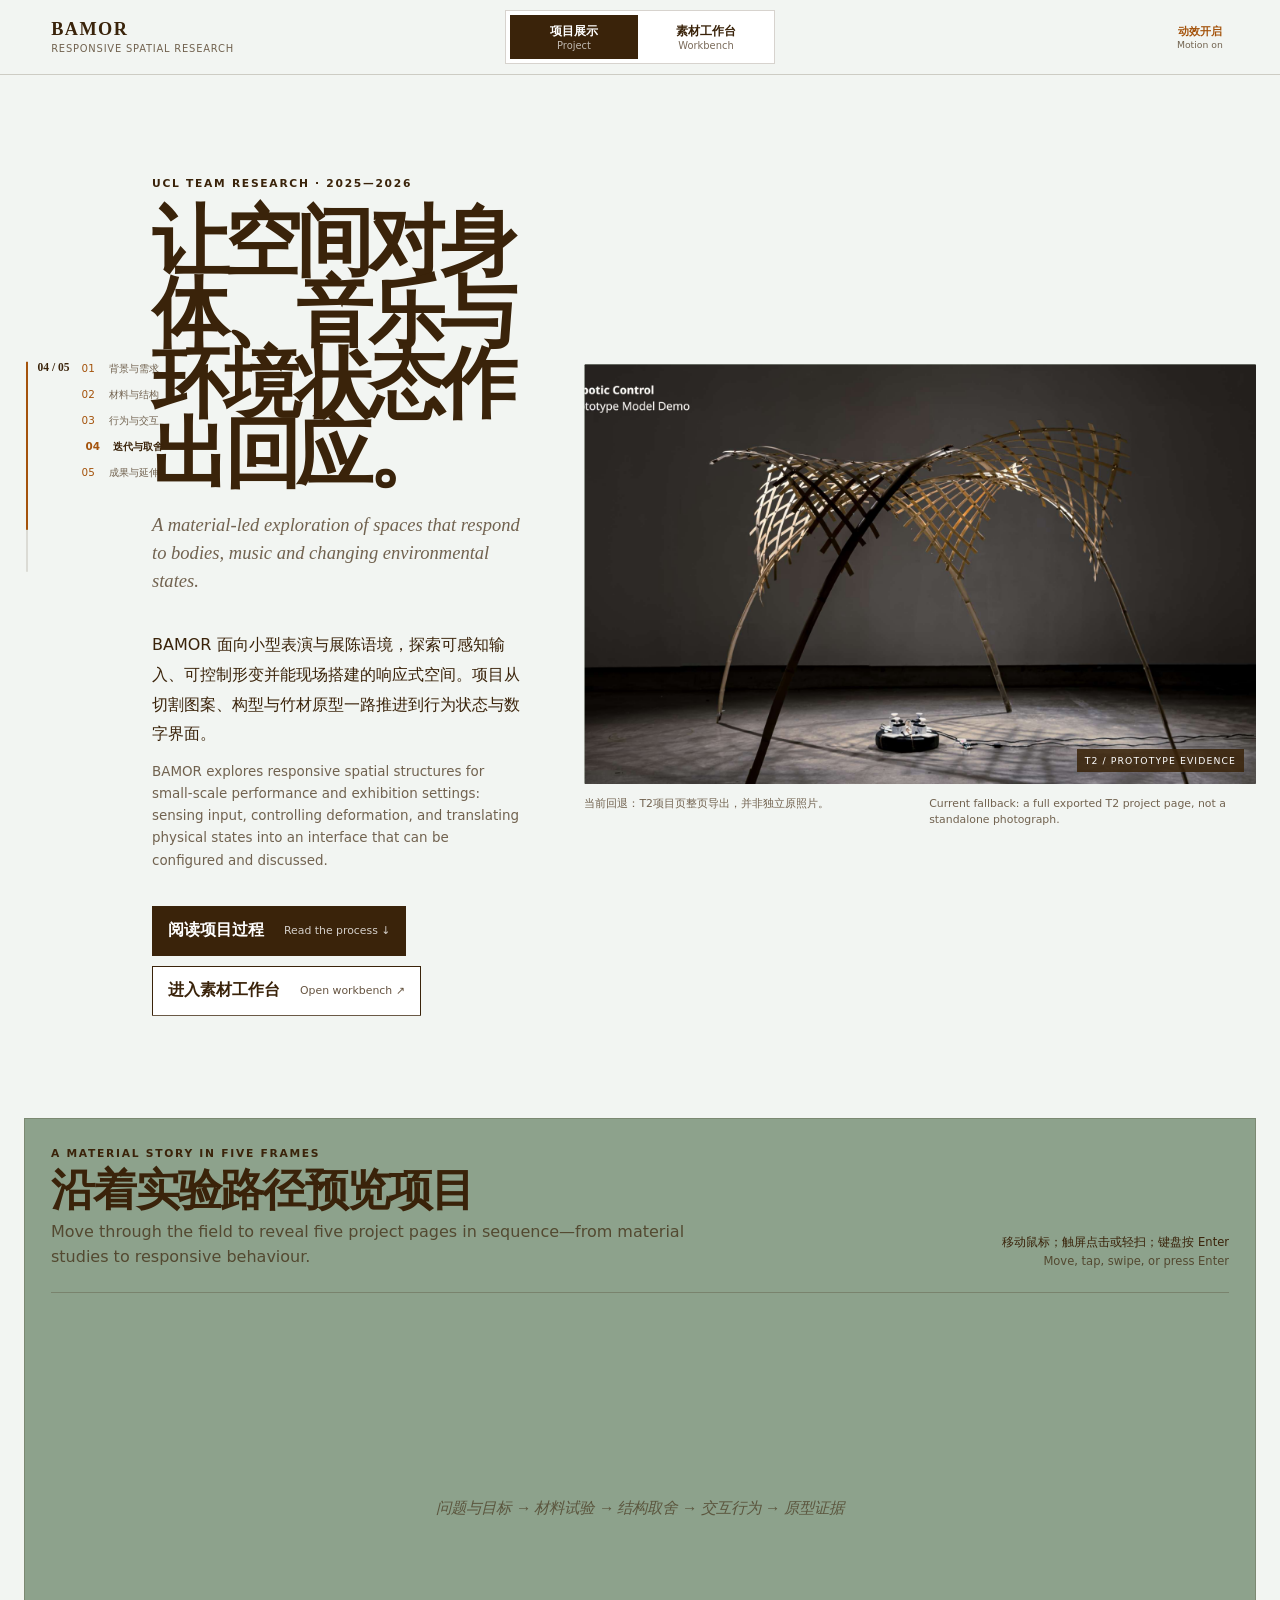
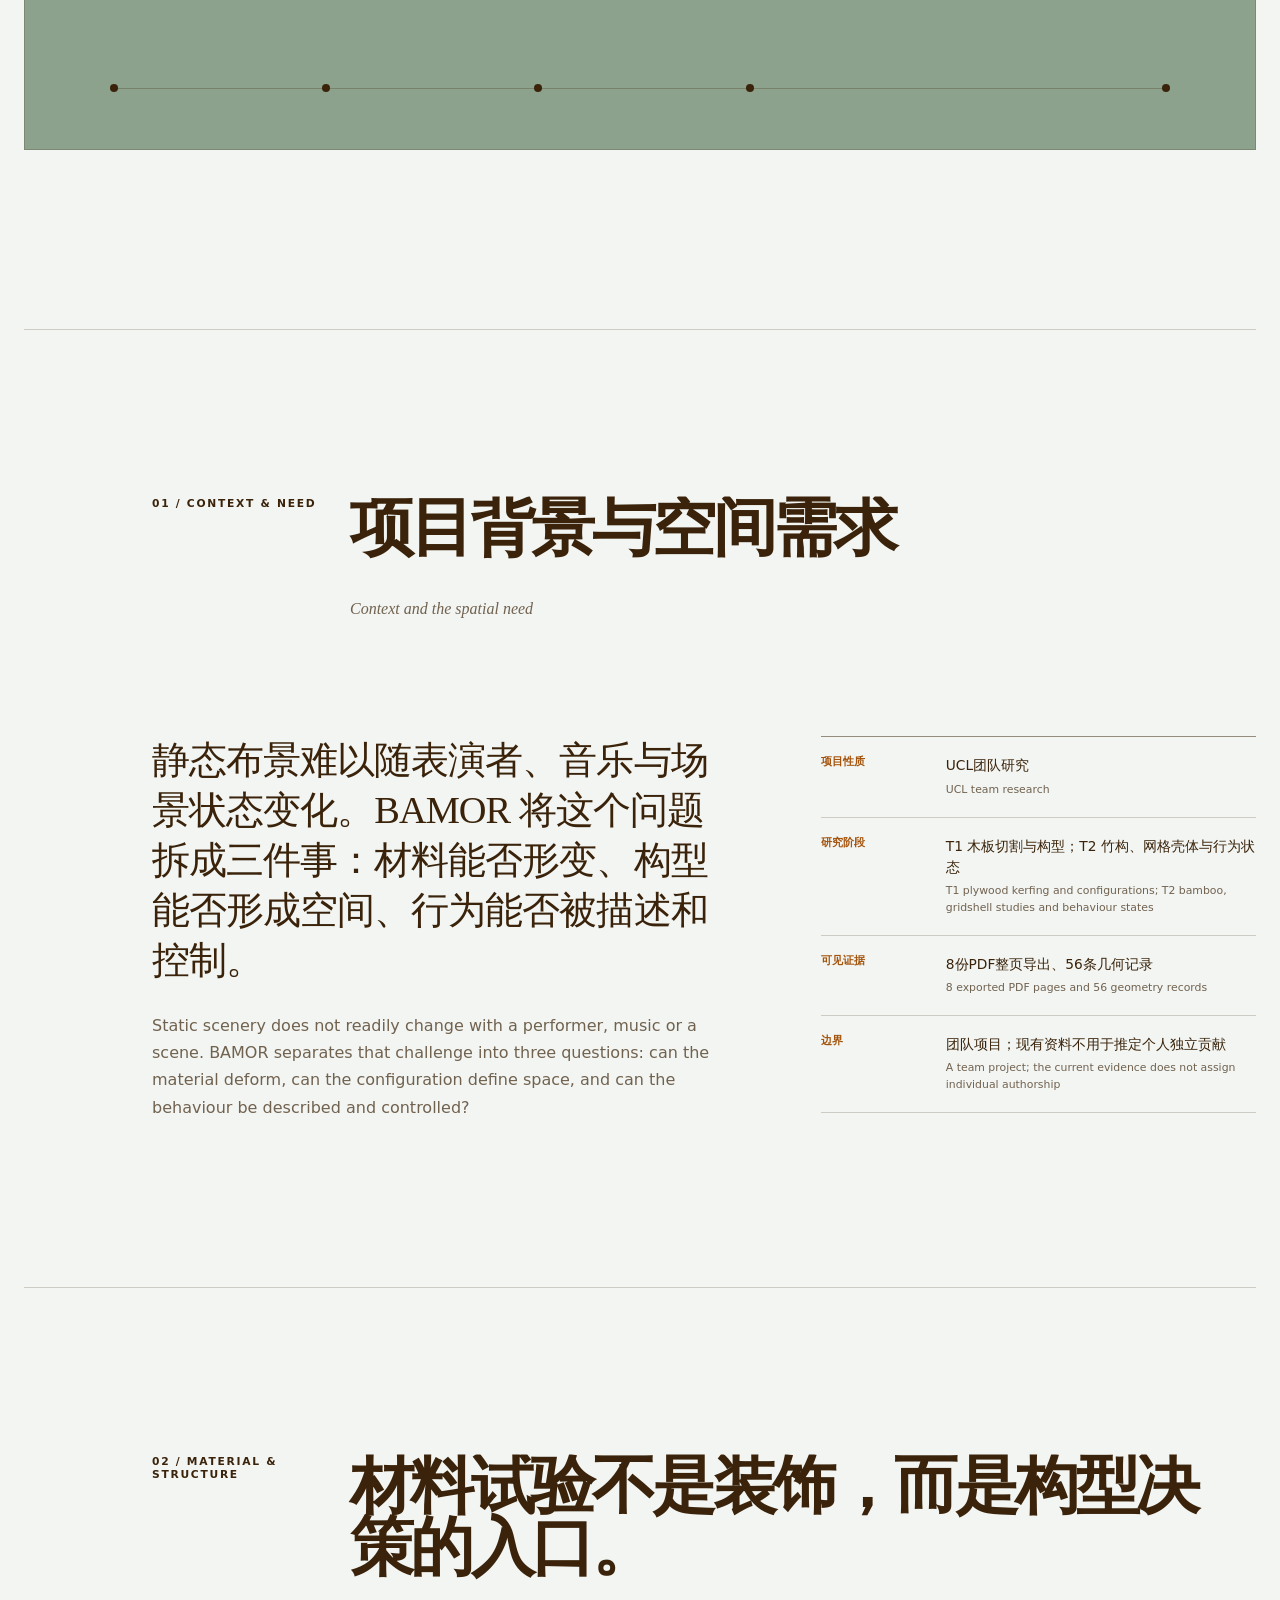
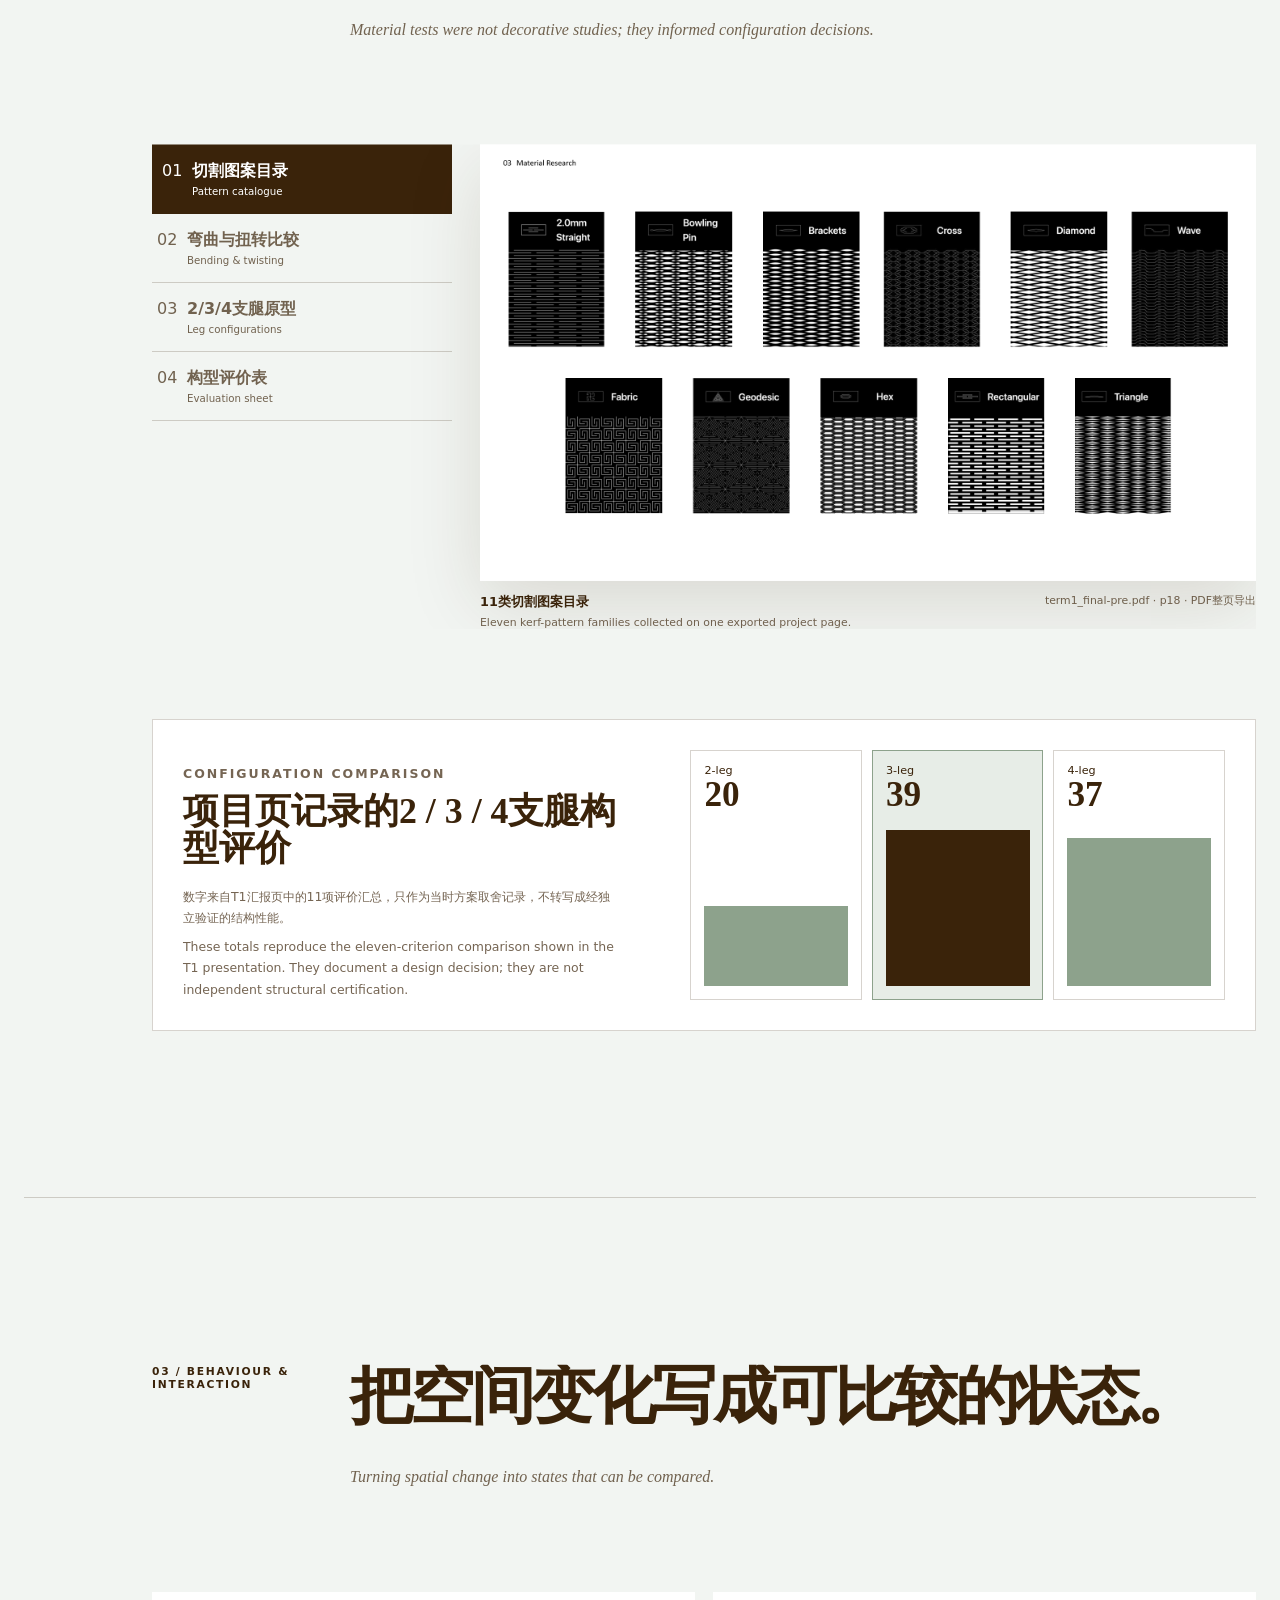
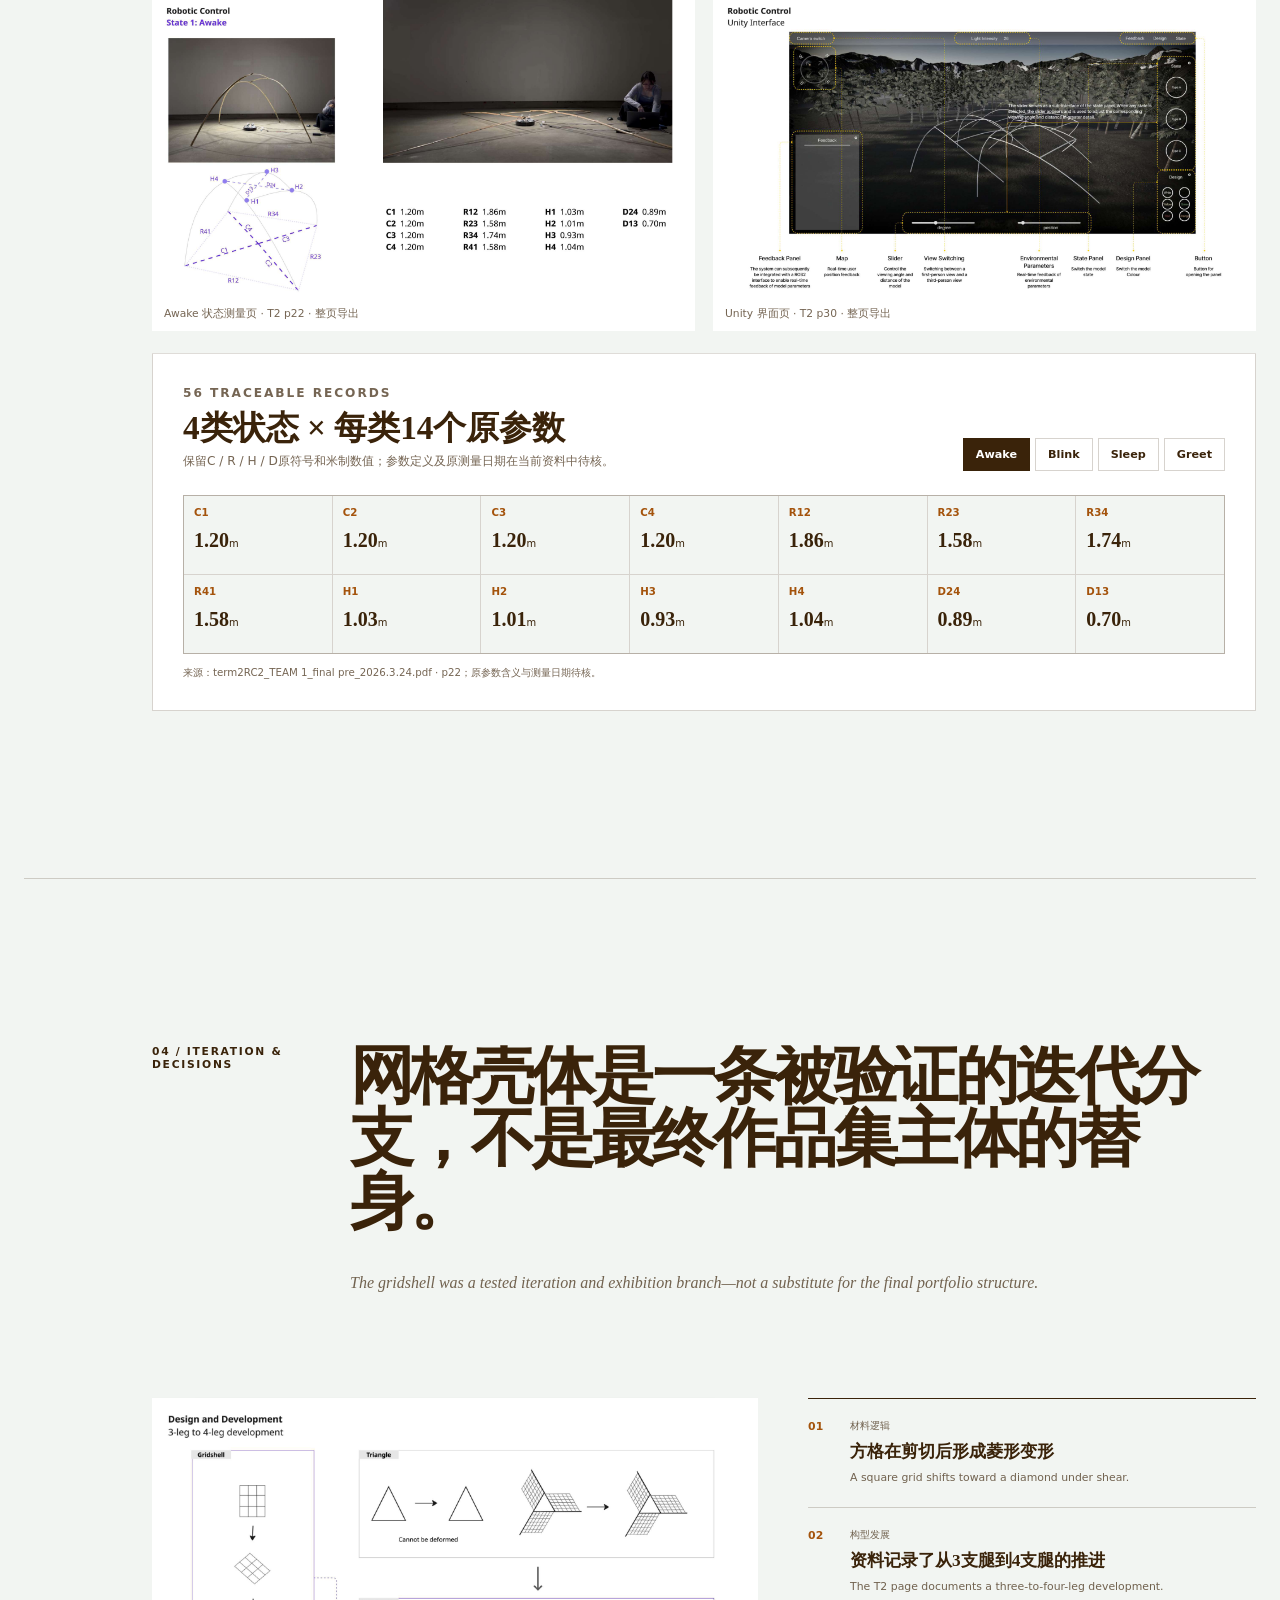
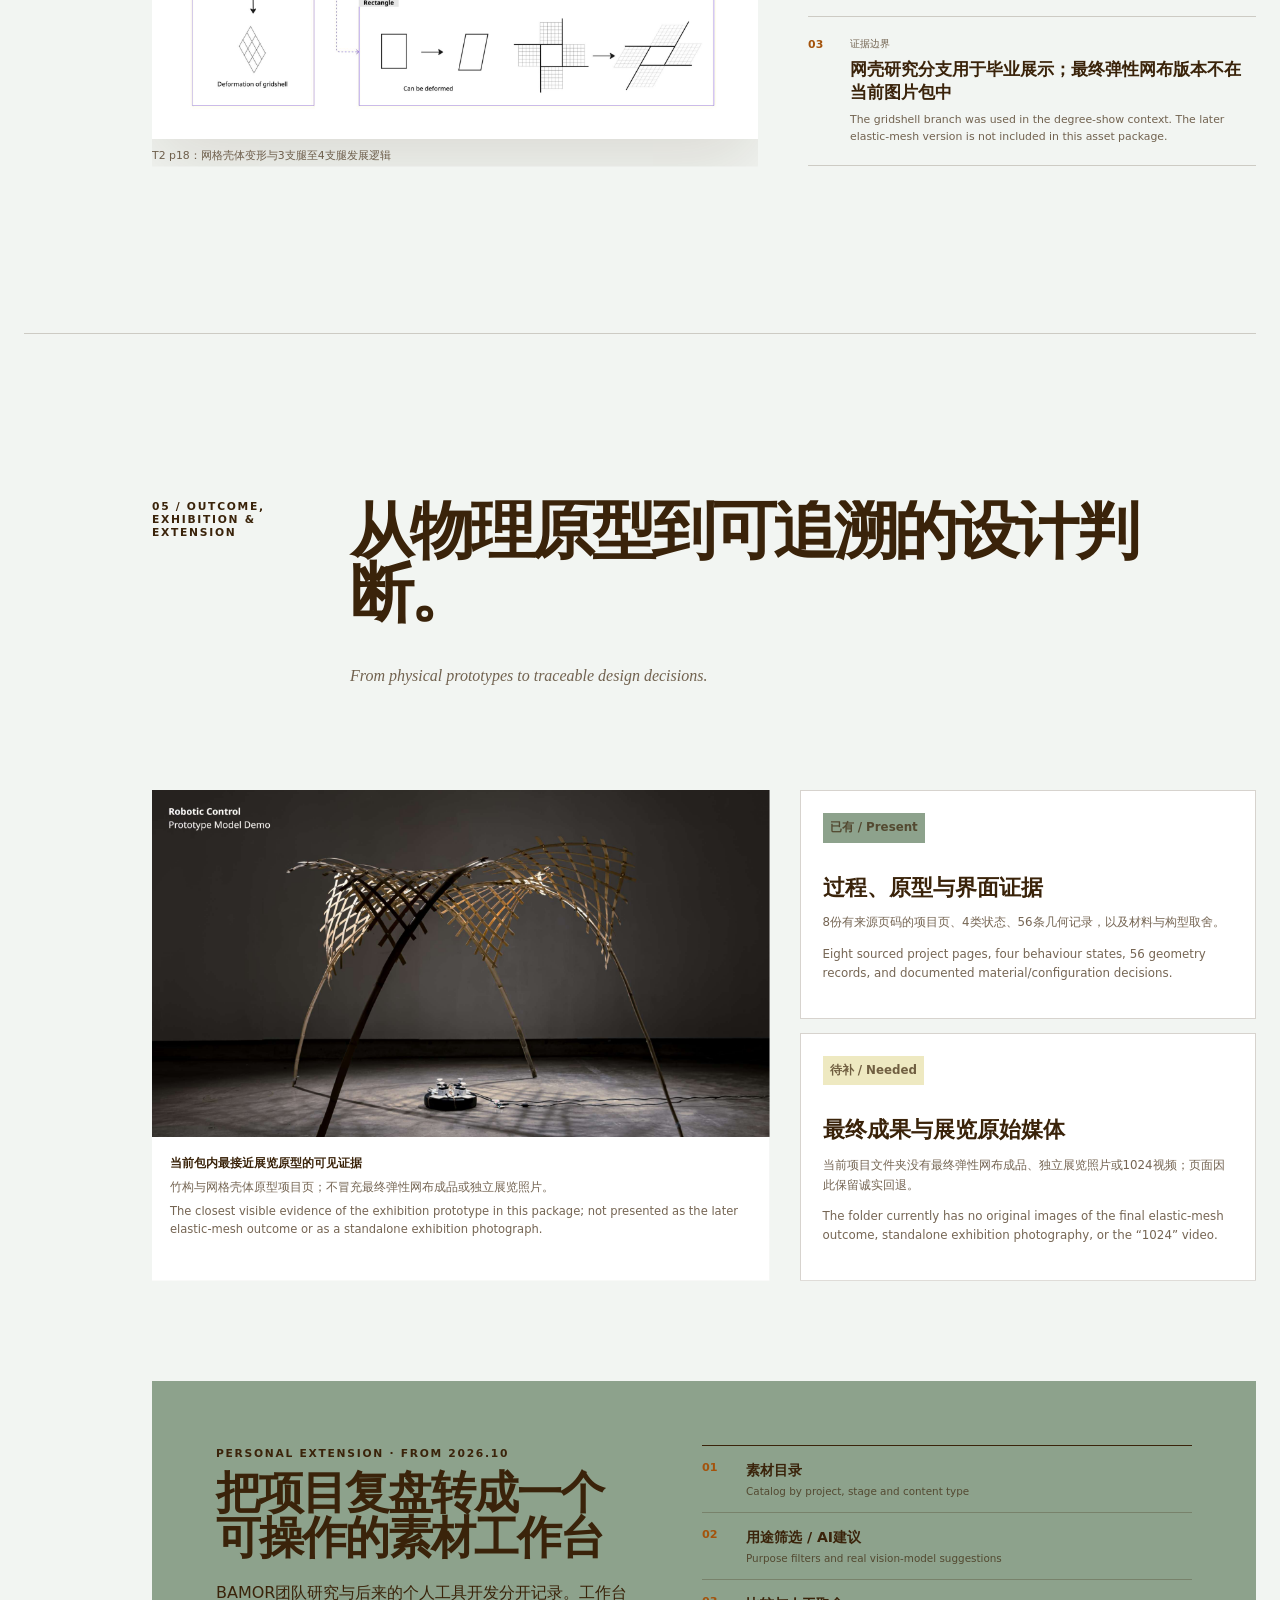
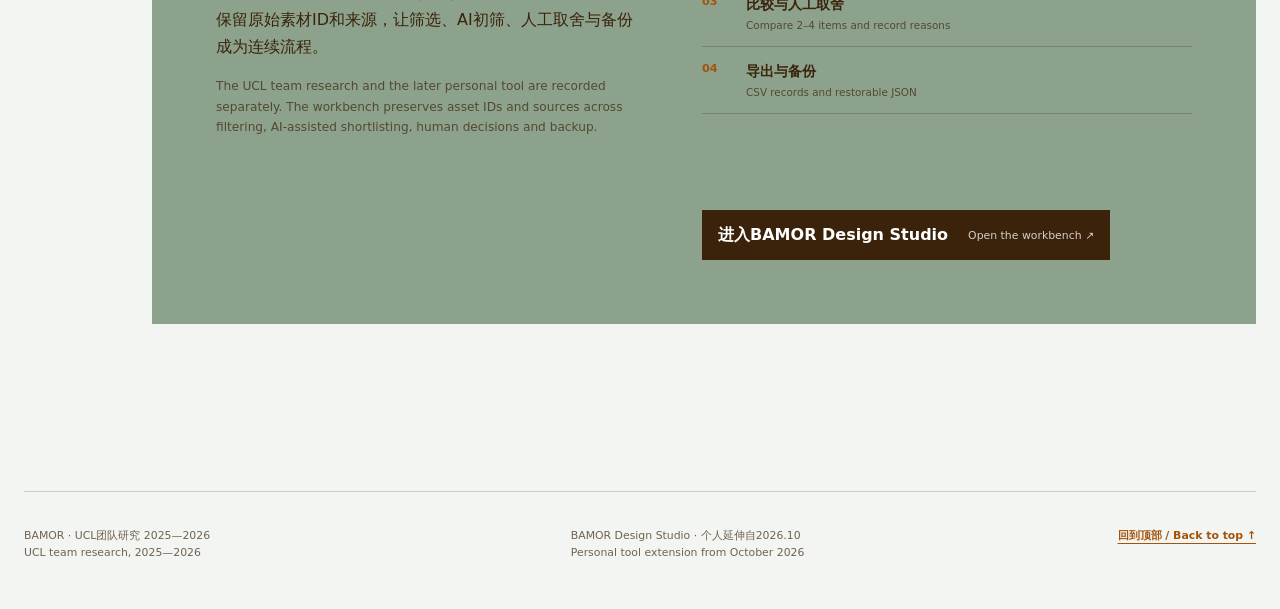
==== project.html @ 30d68dac "Add BAMOR studio project" ====
<!doctype html>
<html lang="zh-CN">
  <head>
    <meta charset="UTF-8" />
    <meta name="viewport" content="width=device-width, initial-scale=1.0" />
    <meta name="description" content="BAMOR — UCL团队响应式空间研究与其后的个人设计素材工作台延伸。" />
    <title>BAMOR · 响应式空间项目展示</title>
    <link rel="icon" href="data:image/svg+xml,%3Csvg xmlns='http://www.w3.org/2000/svg' viewBox='0 0 64 64'%3E%3Crect width='64' height='64' rx='8' fill='%233A230A'/%3E%3Cpath d='M18 14h18c9 0 14 4 14 12 0 5-3 8-7 10 6 1 9 5 9 11 0 9-6 13-16 13H18V14zm10 9v10h7c4 0 6-2 6-5s-2-5-6-5h-7zm0 18v10h8c4 0 6-2 6-5s-2-5-6-5h-8z' fill='%23ffffff'/%3E%3C/svg%3E" />
    <link rel="stylesheet" href="project.css" />
  </head>
  <body>
    <a class="skip-link" href="#project-story">跳到项目内容 / Skip to project</a>

    <header class="project-header">
      <a class="wordmark" href="#top" aria-label="返回BAMOR项目展示顶部">
        <span>BAMOR</span>
        <small>Responsive spatial research</small>
      </a>
      <nav class="view-switch" aria-label="页面切换 / View switch">
        <a class="is-current" href="project.html" aria-current="page">项目展示 <span>Project</span></a>
        <a href="/">素材工作台 <span>Workbench</span></a>
      </nav>
      <button class="motion-toggle" id="motion-toggle" type="button" aria-pressed="false">
        动效开启 <span>Motion on</span>
      </button>
    </header>

    <aside class="chapter-rail" aria-label="项目章节 / Project chapters">
      <div class="chapter-progress" aria-hidden="true"><span id="chapter-progress-bar"></span></div>
      <p><span id="chapter-current">01</span> / 05</p>
      <nav>
        <a href="#context" data-chapter-link="context" class="is-active"><span>01</span>背景与需求</a>
        <a href="#material" data-chapter-link="material"><span>02</span>材料与结构</a>
        <a href="#behaviour" data-chapter-link="behaviour"><span>03</span>行为与交互</a>
        <a href="#iteration" data-chapter-link="iteration"><span>04</span>迭代与取舍</a>
        <a href="#outcome" data-chapter-link="outcome"><span>05</span>成果与延伸</a>
      </nav>
    </aside>

    <main id="project-story">
      <section class="hero" id="top" aria-labelledby="hero-title">
        <div class="hero-copy reveal-block">
          <p class="eyebrow">UCL team research · 2025—2026</p>
          <h1 id="hero-title">让空间对身体、音乐与环境状态作出回应。</h1>
          <p class="hero-en" lang="en">A material-led exploration of spaces that respond to bodies, music and changing environmental states.</p>
          <p class="hero-summary">BAMOR 面向小型表演与展陈语境，探索可感知输入、可控制形变并能现场搭建的响应式空间。项目从切割图案、构型与竹材原型一路推进到行为状态与数字界面。</p>
          <p class="translation" lang="en">BAMOR explores responsive spatial structures for small-scale performance and exhibition settings: sensing input, controlling deformation, and translating physical states into an interface that can be configured and discussed.</p>
          <div class="hero-actions">
            <a class="primary-link" href="#context">阅读项目过程 <span>Read the process ↓</span></a>
            <a class="secondary-link" href="/">进入素材工作台 <span>Open workbench ↗</span></a>
          </div>
        </div>

        <figure class="hero-media reveal-media" id="hero-media" data-video-source="media/bamor-1024.mp4">
          <div class="hero-media-frame" id="hero-media-frame">
            <img src="sample-assets/a07_t2final_p027.png" alt="BAMOR竹构与网格壳体原型项目页，画面中是四支腿弧形结构和网格表皮" />
          </div>
          <figcaption>
            <span>当前回退：T2项目页整页导出，并非独立原照片。</span>
            <span lang="en">Current fallback: a full exported T2 project page, not a standalone photograph.</span>
          </figcaption>
        </figure>
      </section>

      <section class="story-trail reveal-block" aria-labelledby="trail-title" tabindex="0">
        <div class="trail-heading">
          <div>
            <p class="eyebrow">A material story in five frames</p>
            <h2 id="trail-title">沿着实验路径预览项目</h2>
            <p lang="en">Move through the field to reveal five project pages in sequence—from material studies to responsive behaviour.</p>
          </div>
          <p class="trail-instruction">移动鼠标；触屏点击或轻扫；键盘按 Enter<br /><span lang="en">Move, tap, swipe, or press Enter</span></p>
        </div>
        <div class="trail-field" id="trail-field" aria-live="polite">
          <div class="trail-axis" aria-hidden="true"><span></span><span></span><span></span><span></span><span></span></div>
          <p class="trail-empty">问题与目标 → 材料试验 → 结构取舍 → 交互行为 → 原型证据</p>
        </div>
      </section>

      <section class="project-section section-context" id="context" data-chapter="context">
        <header class="section-heading reveal-block">
          <p class="chapter-no">01 / Context &amp; need</p>
          <h2>项目背景与空间需求</h2>
          <p class="translation" lang="en">Context and the spatial need</p>
        </header>
        <div class="context-grid">
          <article class="context-statement reveal-block">
            <p class="big-copy">静态布景难以随表演者、音乐与场景状态变化。BAMOR 将这个问题拆成三件事：材料能否形变、构型能否形成空间、行为能否被描述和控制。</p>
            <p class="translation" lang="en">Static scenery does not readily change with a performer, music or a scene. BAMOR separates that challenge into three questions: can the material deform, can the configuration define space, and can the behaviour be described and controlled?</p>
          </article>
          <dl class="fact-ledger reveal-block">
            <div><dt>项目性质</dt><dd>UCL团队研究<br /><span lang="en">UCL team research</span></dd></div>
            <div><dt>研究阶段</dt><dd>T1 木板切割与构型；T2 竹构、网格壳体与行为状态<br /><span lang="en">T1 plywood kerfing and configurations; T2 bamboo, gridshell studies and behaviour states</span></dd></div>
            <div><dt>可见证据</dt><dd>8份PDF整页导出、56条几何记录<br /><span lang="en">8 exported PDF pages and 56 geometry records</span></dd></div>
            <div><dt>边界</dt><dd>团队项目；现有资料不用于推定个人独立贡献<br /><span lang="en">A team project; the current evidence does not assign individual authorship</span></dd></div>
          </dl>
        </div>
      </section>

      <section class="project-section" id="material" data-chapter="material">
        <header class="section-heading reveal-block">
          <p class="chapter-no">02 / Material &amp; structure</p>
          <h2>材料试验不是装饰，而是构型决策的入口。</h2>
          <p class="translation" lang="en">Material tests were not decorative studies; they informed configuration decisions.</p>
        </header>

        <div class="archive-shell reveal-block">
          <div class="archive-index" role="tablist" aria-label="T1实验档案">
            <button type="button" role="tab" aria-selected="true" data-archive="patterns">01 <span>切割图案目录</span><small>Pattern catalogue</small></button>
            <button type="button" role="tab" aria-selected="false" data-archive="bending">02 <span>弯曲与扭转比较</span><small>Bending &amp; twisting</small></button>
            <button type="button" role="tab" aria-selected="false" data-archive="legs">03 <span>2/3/4支腿原型</span><small>Leg configurations</small></button>
            <button type="button" role="tab" aria-selected="false" data-archive="evaluation">04 <span>构型评价表</span><small>Evaluation sheet</small></button>
          </div>
          <figure class="archive-viewer" role="tabpanel" tabindex="0">
            <div class="archive-image-mask"><img id="archive-image" src="sample-assets/a01_t1final_p018.png" alt="11类切割图案目录项目页" /></div>
            <figcaption id="archive-caption">
              <strong>11类切割图案目录</strong>
              <span>term1_final-pre.pdf · p18 · PDF整页导出</span>
              <span lang="en">Eleven kerf-pattern families collected on one exported project page.</span>
            </figcaption>
          </figure>
        </div>

        <div class="comparison-report reveal-block" aria-labelledby="comparison-title">
          <div>
            <p class="eyebrow">Configuration comparison</p>
            <h3 id="comparison-title">项目页记录的2 / 3 / 4支腿构型评价</h3>
            <p>数字来自T1汇报页中的11项评价汇总，只作为当时方案取舍记录，不转写成经独立验证的结构性能。</p>
            <p class="translation" lang="en">These totals reproduce the eleven-criterion comparison shown in the T1 presentation. They document a design decision; they are not independent structural certification.</p>
          </div>
          <div class="score-comparison" aria-label="构型总分">
            <div style="--score: 20"><span>2-leg</span><strong>20</strong><i></i></div>
            <div class="is-emphasized" style="--score: 39"><span>3-leg</span><strong>39</strong><i></i></div>
            <div style="--score: 37"><span>4-leg</span><strong>37</strong><i></i></div>
          </div>
        </div>
      </section>

      <section class="project-section section-behaviour" id="behaviour" data-chapter="behaviour">
        <header class="section-heading reveal-block">
          <p class="chapter-no">03 / Behaviour &amp; interaction</p>
          <h2>把空间变化写成可比较的状态。</h2>
          <p class="translation" lang="en">Turning spatial change into states that can be compared.</p>
        </header>

        <div class="behaviour-visuals reveal-block">
          <figure>
            <img src="sample-assets/a06_t2final_p022.png" alt="Awake行为状态测量项目页，包含实体竹构照片、几何示意和参数" />
            <figcaption>Awake 状态测量页 · T2 p22 · 整页导出</figcaption>
          </figure>
          <figure>
            <img src="sample-assets/a08_t2final_p030.png" alt="Unity三维交互界面项目页，标注视角、环境参数、状态和颜色控制区域" />
            <figcaption>Unity 界面页 · T2 p30 · 整页导出</figcaption>
          </figure>
        </div>

        <div class="state-report reveal-block">
          <div class="state-report-heading">
            <div>
              <p class="eyebrow">56 traceable records</p>
              <h3>4类状态 × 每类14个原参数</h3>
              <p>保留C / R / H / D原符号和米制数值；参数定义及原测量日期在当前资料中待核。</p>
            </div>
            <div class="state-tabs" role="tablist" aria-label="行为状态">
              <button type="button" role="tab" aria-selected="true" data-state="Awake">Awake</button>
              <button type="button" role="tab" aria-selected="false" data-state="Blink">Blink</button>
              <button type="button" role="tab" aria-selected="false" data-state="Sleep">Sleep</button>
              <button type="button" role="tab" aria-selected="false" data-state="Greet">Greet</button>
            </div>
          </div>
          <div class="parameter-grid" id="parameter-grid" role="tabpanel" aria-live="polite">
            <p>正在读取可追溯参数…</p>
          </div>
          <p class="data-source" id="parameter-source">来源：term2RC2_TEAM 1_final pre_2026.3.24.pdf · p22</p>
        </div>
      </section>

      <section class="project-section" id="iteration" data-chapter="iteration">
        <header class="section-heading reveal-block">
          <p class="chapter-no">04 / Iteration &amp; decisions</p>
          <h2>网格壳体是一条被验证的迭代分支，不是最终作品集主体的替身。</h2>
          <p class="translation" lang="en">The gridshell was a tested iteration and exhibition branch—not a substitute for the final portfolio structure.</p>
        </header>
        <div class="iteration-grid">
          <figure class="iteration-diagram reveal-media">
            <img src="sample-assets/a05_t2final_p018.png" alt="从三支腿向四支腿发展以及网格壳体菱形变形逻辑的项目页" />
            <figcaption>T2 p18：网格壳体变形与3支腿至4支腿发展逻辑</figcaption>
          </figure>
          <article class="decision-notes reveal-block">
            <ol>
              <li><span>材料逻辑</span><strong>方格在剪切后形成菱形变形</strong><p lang="en">A square grid shifts toward a diamond under shear.</p></li>
              <li><span>构型发展</span><strong>资料记录了从3支腿到4支腿的推进</strong><p lang="en">The T2 page documents a three-to-four-leg development.</p></li>
              <li><span>证据边界</span><strong>网壳研究分支用于毕业展示；最终弹性网布版本不在当前图片包中</strong><p lang="en">The gridshell branch was used in the degree-show context. The later elastic-mesh version is not included in this asset package.</p></li>
            </ol>
          </article>
        </div>
      </section>

      <section class="project-section section-outcome" id="outcome" data-chapter="outcome">
        <header class="section-heading reveal-block">
          <p class="chapter-no">05 / Outcome, exhibition &amp; extension</p>
          <h2>从物理原型到可追溯的设计判断。</h2>
          <p class="translation" lang="en">From physical prototypes to traceable design decisions.</p>
        </header>

        <div class="outcome-grid">
          <figure class="outcome-evidence reveal-media">
            <img src="sample-assets/a07_t2final_p027.png" alt="竹构与网格壳体原型项目页" />
            <figcaption>
              <strong>当前包内最接近展览原型的可见证据</strong>
              <span>竹构与网格壳体原型项目页；不冒充最终弹性网布成品或独立展览照片。</span>
              <span lang="en">The closest visible evidence of the exhibition prototype in this package; not presented as the later elastic-mesh outcome or as a standalone exhibition photograph.</span>
            </figcaption>
          </figure>
          <div class="evidence-status reveal-block">
            <article>
              <p class="status-label is-present">已有 / Present</p>
              <h3>过程、原型与界面证据</h3>
              <p>8份有来源页码的项目页、4类状态、56条几何记录，以及材料与构型取舍。</p>
              <p lang="en">Eight sourced project pages, four behaviour states, 56 geometry records, and documented material/configuration decisions.</p>
            </article>
            <article>
              <p class="status-label is-needed">待补 / Needed</p>
              <h3>最终成果与展览原始媒体</h3>
              <p>当前项目文件夹没有最终弹性网布成品、独立展览照片或1024视频；页面因此保留诚实回退。</p>
              <p lang="en">The folder currently has no original images of the final elastic-mesh outcome, standalone exhibition photography, or the “1024” video.</p>
            </article>
          </div>
        </div>

        <section class="workbench-extension reveal-block" aria-labelledby="workbench-title">
          <div class="extension-intro">
            <p class="eyebrow">Personal extension · from 2026.10</p>
            <h3 id="workbench-title">把项目复盘转成一个可操作的素材工作台</h3>
            <p>BAMOR团队研究与后来的个人工具开发分开记录。工作台保留原始素材ID和来源，让筛选、AI初筛、人工取舍与备份成为连续流程。</p>
            <p class="translation" lang="en">The UCL team research and the later personal tool are recorded separately. The workbench preserves asset IDs and sources across filtering, AI-assisted shortlisting, human decisions and backup.</p>
          </div>
          <ol class="workflow-preview">
            <li><span>01</span><strong>素材目录</strong><small>Catalog by project, stage and content type</small></li>
            <li><span>02</span><strong>用途筛选 / AI建议</strong><small>Purpose filters and real vision-model suggestions</small></li>
            <li><span>03</span><strong>比较与人工取舍</strong><small>Compare 2–4 items and record reasons</small></li>
            <li><span>04</span><strong>导出与备份</strong><small>CSV records and restorable JSON</small></li>
          </ol>
          <a class="primary-link extension-link" href="/">进入BAMOR Design Studio <span>Open the workbench ↗</span></a>
        </section>
      </section>
    </main>

    <footer class="project-footer">
      <p>BAMOR · UCL团队研究 2025—2026<br /><span lang="en">UCL team research, 2025—2026</span></p>
      <p>BAMOR Design Studio · 个人延伸自2026.10<br /><span lang="en">Personal tool extension from October 2026</span></p>
      <a href="#top">回到顶部 / Back to top ↑</a>
    </footer>

    <script type="module" src="src/project.js"></script>
  </body>
</html>
---- project.css ----
:root {
  color-scheme: light;
  --paper: #f2f5f2;
  --surface: #ffffff;
  --sage: #8da28c;
  --sage-soft: #e7ede7;
  --cream: #eee9c1;
  --caramel: #a4530c;
  --brown: #3a230a;
  --muted: rgba(58, 35, 10, .7);
  --line: rgba(58, 35, 10, .2);
  --shadow: 0 24px 70px rgba(58, 35, 10, .13);
  --serif: Georgia, "Times New Roman", "Noto Serif SC", serif;
  --sans: Inter, "Noto Sans SC", "Microsoft YaHei", system-ui, sans-serif;
  font-family: var(--sans);
}

* { box-sizing: border-box; }
html { scroll-behavior: smooth; }
body { margin: 0; overflow-x: clip; background: var(--paper); color: var(--brown); }
img, video { display: block; max-width: 100%; }
button, a { font: inherit; }
a { color: inherit; }
button:focus-visible, a:focus-visible, [tabindex]:focus-visible {
  outline: 3px solid rgba(164, 83, 12, .48);
  outline-offset: 4px;
}

.skip-link {
  position: fixed;
  left: 16px;
  top: -80px;
  z-index: 1000;
  padding: 11px 14px;
  background: var(--brown);
  color: white;
}
.skip-link:focus { top: 14px; }

.project-header {
  position: sticky;
  top: 0;
  z-index: 80;
  display: grid;
  grid-template-columns: 1fr auto 1fr;
  align-items: center;
  gap: 24px;
  min-height: 74px;
  padding: 10px clamp(18px, 4vw, 64px);
  border-bottom: 1px solid var(--line);
  background: rgba(242, 245, 242, .9);
  backdrop-filter: blur(14px);
}
.wordmark { display: grid; width: fit-content; text-decoration: none; }
.wordmark > span { font: 700 1.14rem/1 var(--serif); letter-spacing: .08em; }
.wordmark small { margin-top: 4px; color: var(--muted); font-size: .62rem; letter-spacing: .08em; text-transform: uppercase; }
.view-switch { display: flex; gap: 4px; padding: 4px; border: 1px solid var(--line); background: var(--surface); }
.view-switch a { display: grid; min-width: 128px; padding: 8px 12px; text-align: center; text-decoration: none; font-size: .78rem; font-weight: 750; }
.view-switch a span { color: inherit; font-size: .62rem; font-weight: 500; opacity: .68; }
.view-switch a:hover { background: var(--sage-soft); }
.view-switch .is-current { background: var(--brown); color: white; }
.motion-toggle { justify-self: end; border: 0; background: transparent; color: var(--caramel); cursor: pointer; font-size: .7rem; font-weight: 800; }
.motion-toggle span { display: block; color: var(--muted); font-size: .58rem; font-weight: 500; }

.chapter-rail {
  position: fixed;
  top: 50%;
  left: clamp(12px, 2vw, 30px);
  z-index: 50;
  display: grid;
  grid-template-columns: 2px 34px 1fr;
  gap: 10px;
  align-items: start;
  width: 190px;
  transform: translateY(-42%);
}
.chapter-progress { height: 210px; background: rgba(58, 35, 10, .12); }
.chapter-progress span { display: block; width: 100%; height: 20%; background: var(--caramel); transition: height .5s cubic-bezier(.22,1,.36,1); }
.chapter-rail > p { margin: 0; font: 700 .72rem/1 var(--serif); font-variant-numeric: tabular-nums; }
.chapter-rail nav { display: grid; gap: 13px; }
.chapter-rail nav a { display: grid; grid-template-columns: 20px 1fr; gap: 7px; color: var(--muted); text-decoration: none; font-size: .65rem; line-height: 1.25; transition: color .2s ease, transform .2s ease; }
.chapter-rail nav a span { color: var(--caramel); font-variant-numeric: tabular-nums; }
.chapter-rail nav a.is-active { color: var(--brown); font-weight: 800; transform: translateX(4px); }

main { width: min(1440px, calc(100% - 48px)); margin: 0 auto; }
.eyebrow, .chapter-no { margin: 0; font-size: .67rem; font-weight: 850; letter-spacing: .16em; text-transform: uppercase; }
.translation, [lang="en"] { color: var(--muted); }

.hero {
  display: grid;
  grid-template-columns: minmax(0, .85fr) minmax(480px, 1.15fr);
  gap: clamp(30px, 5vw, 88px);
  align-items: center;
  min-height: calc(100dvh - 74px);
  padding: clamp(56px, 8vw, 116px) 0;
}
.hero-copy { padding-left: clamp(0px, 10vw, 150px); }
.hero h1 { max-width: 760px; margin: 18px 0 20px; font: 700 clamp(3rem, 6vw, 7rem)/.92 var(--serif); letter-spacing: -.065em; }
.hero-en { max-width: 660px; margin: 0 0 36px; font: italic clamp(1rem, 1.45vw, 1.35rem)/1.5 var(--serif); }
.hero-summary { max-width: 640px; margin: 0 0 12px; font-size: 1rem; line-height: 1.85; }
.hero .translation { max-width: 660px; margin: 0; font-size: .84rem; line-height: 1.65; }
.hero-actions { display: flex; flex-wrap: wrap; gap: 10px; margin-top: 34px; }
.primary-link, .secondary-link {
  display: inline-flex;
  min-height: 50px;
  align-items: center;
  justify-content: space-between;
  gap: 20px;
  padding: 11px 15px;
  border: 1px solid var(--brown);
  text-decoration: none;
  font-weight: 800;
  transition: transform .18s ease, background-color .18s ease, color .18s ease;
}
.primary-link { background: var(--brown); color: white; }
.secondary-link { background: var(--surface); color: var(--brown); }
.primary-link span, .secondary-link span { font-size: .68rem; font-weight: 500; opacity: .78; }
.primary-link:hover, .secondary-link:hover { transform: translateY(-2px); }
.secondary-link:hover { background: var(--sage-soft); }
.primary-link:hover { background: #573817; }

.hero-media { margin: 0; }
.hero-media-frame { position: relative; overflow: hidden; aspect-ratio: 16 / 10; background: var(--sage); box-shadow: var(--shadow); clip-path: inset(0 0 0 0 round 1px); }
.hero-media-frame::after { content: "T2 / PROTOTYPE EVIDENCE"; position: absolute; right: 12px; bottom: 12px; padding: 6px 8px; background: rgba(58,35,10,.86); color: white; font-size: .58rem; letter-spacing: .12em; }
.hero-media-frame img, .hero-media-frame video { width: 100%; height: 100%; object-fit: cover; }
.hero-media-frame img { animation: material-breathe 9s ease-in-out infinite alternate; }
.hero-media.is-video .hero-media-frame img { display: none; }
.hero-media video { opacity: 0; transition: opacity .45s ease; }
.hero-media.is-video video { opacity: 1; }
.video-control { position: absolute; right: 12px; top: 12px; z-index: 2; border: 1px solid rgba(255,255,255,.72); background: rgba(58,35,10,.72); color: white; padding: 8px 10px; cursor: pointer; font-size: .7rem; }
.hero-media figcaption { display: grid; grid-template-columns: 1fr 1fr; gap: 18px; margin-top: 12px; color: var(--muted); font-size: .68rem; line-height: 1.5; }
@keyframes material-breathe { from { transform: scale(1.005) translateY(0); } to { transform: scale(1.025) translateY(-4px); } }

.story-trail { margin: 0 0 clamp(100px, 14vw, 190px); padding: 26px; border: 1px solid var(--line); background: var(--sage); }
.trail-heading { display: flex; justify-content: space-between; gap: 30px; align-items: end; padding-bottom: 22px; border-bottom: 1px solid rgba(58,35,10,.24); }
.trail-heading h2 { margin: 7px 0 6px; font: 700 clamp(1.8rem, 3.4vw, 3.8rem)/1 var(--serif); letter-spacing: -.04em; }
.trail-heading p { margin: 0; max-width: 660px; line-height: 1.6; }
.trail-instruction { flex: 0 0 auto; text-align: right; font-size: .72rem; }
.trail-field { position: relative; min-height: 430px; overflow: hidden; isolation: isolate; cursor: crosshair; }
.trail-axis { position: absolute; inset: auto 5% 34px; display: grid; grid-template-columns: repeat(5,1fr); height: 1px; background: rgba(58,35,10,.25); }
.trail-axis span { width: 8px; height: 8px; margin-top: -4px; border-radius: 50%; background: var(--brown); }
.trail-axis span:last-child { justify-self: end; }
.trail-empty { position: absolute; inset: 50% auto auto 50%; margin: 0; transform: translate(-50%,-50%); white-space: nowrap; color: rgba(58,35,10,.6); font: italic clamp(.8rem, 1.2vw, 1.05rem) var(--serif); }
.trail-card { position: absolute; z-index: var(--z,1); width: clamp(190px, 21vw, 310px); margin: 0; pointer-events: none; background: var(--surface); box-shadow: 0 18px 50px rgba(58,35,10,.2); animation: trail-in .42s cubic-bezier(.22,1,.36,1) both; }
.trail-card img { width: 100%; aspect-ratio: 16/9; object-fit: cover; }
.trail-card figcaption { display: grid; gap: 2px; padding: 9px 10px; font-size: .64rem; }
.trail-card figcaption span { color: var(--muted); }
.trail-card.is-leaving { animation: trail-out .3s ease both; }
@keyframes trail-in { from { opacity: 0; transform: translate(-50%,-42%) scale(.92); clip-path: inset(0 45%); } to { opacity: 1; transform: translate(-50%,-50%) scale(1); clip-path: inset(0); } }
@keyframes trail-out { to { opacity: 0; transform: translate(-50%,-58%) scale(.96); } }

.project-section { position: relative; min-height: 82vh; padding: clamp(92px, 13vw, 180px) 0; border-top: 1px solid var(--line); scroll-margin-top: 72px; }
.section-heading { display: grid; grid-template-columns: 170px minmax(0, 1fr); gap: 28px; align-items: start; margin-left: clamp(0px, 10vw, 150px); }
.section-heading h2 { max-width: 960px; margin: 0; font: 700 clamp(2.45rem, 5vw, 5.6rem)/.98 var(--serif); letter-spacing: -.055em; }
.section-heading .translation { grid-column: 2; margin: 10px 0 0; font: italic 1rem/1.5 var(--serif); }

.context-grid { display: grid; grid-template-columns: 1.15fr .85fr; gap: 80px; margin: clamp(70px, 9vw, 130px) 0 0 clamp(0px, 10vw, 150px); }
.big-copy { margin: 0; font: 400 clamp(1.7rem, 3vw, 3.4rem)/1.3 var(--serif); letter-spacing: -.025em; }
.context-statement .translation { margin: 26px 0 0; line-height: 1.7; }
.fact-ledger { margin: 0; border-top: 1px solid var(--brown); }
.fact-ledger div { display: grid; grid-template-columns: 105px 1fr; gap: 20px; padding: 18px 0; border-bottom: 1px solid var(--line); }
.fact-ledger dt { color: var(--caramel); font-size: .68rem; font-weight: 850; }
.fact-ledger dd { margin: 0; font-size: .86rem; line-height: 1.55; }
.fact-ledger dd span { display: block; margin-top: 5px; font-size: .68rem; }

.archive-shell { display: grid; grid-template-columns: 300px minmax(0, 1fr); gap: 28px; margin: clamp(70px, 8vw, 120px) 0 0 clamp(0px, 10vw, 150px); }
.archive-index { border-top: 1px solid var(--brown); }
.archive-index button { display: grid; grid-template-columns: 30px 1fr; width: 100%; padding: 16px 5px; border: 0; border-bottom: 1px solid var(--line); background: transparent; color: var(--muted); text-align: left; cursor: pointer; transition: padding-left .2s ease, background-color .2s ease, color .2s ease; }
.archive-index button span { color: inherit; font-weight: 800; }
.archive-index button small { grid-column: 2; margin-top: 3px; font-size: .64rem; }
.archive-index button:hover { padding-left: 10px; background: var(--sage-soft); }
.archive-index button[aria-selected="true"] { padding-left: 10px; background: var(--brown); color: white; }
.archive-viewer { min-width: 0; margin: 0; }
.archive-image-mask { overflow: hidden; background: var(--surface); box-shadow: var(--shadow); }
.archive-image-mask img { width: 100%; aspect-ratio: 16/9; object-fit: contain; transition: opacity .22s ease, transform .55s cubic-bezier(.22,1,.36,1), clip-path .45s ease; }
.archive-viewer.is-switching img { opacity: 0; transform: translateX(22px) scale(.985); clip-path: inset(0 0 0 18%); }
.archive-viewer figcaption { display: grid; grid-template-columns: 1fr auto; gap: 5px 20px; padding-top: 13px; font-size: .68rem; }
.archive-viewer figcaption strong { font-size: .8rem; }
.archive-viewer figcaption span { color: var(--muted); }
.archive-viewer figcaption [lang="en"] { grid-column: 1 / -1; }

.comparison-report { display: grid; grid-template-columns: .9fr 1.1fr; gap: 70px; align-items: end; margin: 90px 0 0 clamp(0px, 10vw, 150px); padding: 30px; border: 1px solid var(--line); background: var(--surface); }
.comparison-report h3 { max-width: 620px; margin: 8px 0 18px; font: 700 clamp(1.6rem, 2.8vw, 3rem)/1.05 var(--serif); }
.comparison-report p { margin: 8px 0 0; color: var(--muted); font-size: .78rem; line-height: 1.7; }
.score-comparison { display: grid; grid-template-columns: repeat(3,1fr); gap: 10px; align-items: end; min-height: 250px; }
.score-comparison div { display: grid; grid-template-rows: auto auto 1fr; height: 100%; padding: 13px; border: 1px solid var(--line); }
.score-comparison span { font-size: .7rem; }
.score-comparison strong { font: 700 2.2rem/1 var(--serif); }
.score-comparison i { align-self: end; display: block; width: 100%; height: calc(var(--score) * 4px); max-height: 170px; background: var(--sage); transform-origin: bottom; animation: score-rise .8s cubic-bezier(.22,1,.36,1) both; }
.score-comparison .is-emphasized { background: var(--sage-soft); border-color: var(--sage); }
.score-comparison .is-emphasized i { background: var(--brown); }
@keyframes score-rise { from { transform: scaleY(0); } }

.behaviour-visuals { display: grid; grid-template-columns: 1fr 1fr; gap: 18px; margin: clamp(70px, 8vw, 120px) 0 0 clamp(0px, 10vw, 150px); }
.behaviour-visuals figure { margin: 0; background: var(--surface); }
.behaviour-visuals img { width: 100%; aspect-ratio: 16/9; object-fit: contain; }
.behaviour-visuals figcaption { padding: 10px 12px; color: var(--muted); font-size: .67rem; }
.state-report { margin: 22px 0 0 clamp(0px, 10vw, 150px); padding: 30px; border: 1px solid var(--line); background: var(--surface); }
.state-report-heading { display: flex; justify-content: space-between; gap: 30px; align-items: end; }
.state-report h3 { margin: 7px 0 8px; font: 700 clamp(1.5rem, 2.6vw, 2.8rem)/1 var(--serif); }
.state-report-heading p { max-width: 620px; margin: 0; color: var(--muted); font-size: .76rem; line-height: 1.6; }
.state-tabs { display: flex; flex-wrap: wrap; gap: 5px; }
.state-tabs button { border: 1px solid var(--line); background: var(--surface); color: var(--brown); padding: 9px 12px; cursor: pointer; font-size: .7rem; font-weight: 800; }
.state-tabs button:hover { background: var(--sage-soft); }
.state-tabs button[aria-selected="true"] { background: var(--brown); color: white; }
.parameter-grid { display: grid; grid-template-columns: repeat(7, 1fr); gap: 1px; margin-top: 24px; border: 1px solid var(--line); background: var(--line); }
.parameter-grid div { min-height: 78px; padding: 10px; background: var(--paper); transition: background-color .2s ease, transform .2s ease; }
.parameter-grid div:hover { z-index: 1; background: var(--sage-soft); transform: translateY(-2px); }
.parameter-grid span { display: block; color: var(--caramel); font-size: .64rem; font-weight: 850; }
.parameter-grid strong { display: block; margin-top: 12px; font: 700 1.25rem/1 var(--serif); }
.parameter-grid strong small { font: 500 .62rem var(--sans); }
.data-source { margin: 12px 0 0; color: var(--muted); font-size: .64rem; }

.iteration-grid { display: grid; grid-template-columns: 1.15fr .85fr; gap: 50px; margin: clamp(70px, 8vw, 120px) 0 0 clamp(0px, 10vw, 150px); }
.iteration-diagram { margin: 0; }
.iteration-diagram img { width: 100%; background: var(--surface); box-shadow: var(--shadow); }
.iteration-diagram figcaption { margin-top: 10px; color: var(--muted); font-size: .68rem; }
.decision-notes ol { margin: 0; padding: 0; list-style: none; counter-reset: decisions; border-top: 1px solid var(--brown); }
.decision-notes li { position: relative; padding: 20px 0 20px 42px; border-bottom: 1px solid var(--line); counter-increment: decisions; }
.decision-notes li::before { content: "0" counter(decisions); position: absolute; left: 0; top: 21px; color: var(--caramel); font-size: .68rem; font-weight: 850; }
.decision-notes span { display: block; margin-bottom: 7px; color: var(--muted); font-size: .65rem; }
.decision-notes strong { font: 700 1.08rem/1.35 var(--serif); }
.decision-notes p { margin: 7px 0 0; font-size: .68rem; line-height: 1.55; }

.outcome-grid { display: grid; grid-template-columns: 1.15fr .85fr; gap: 30px; margin: clamp(70px, 8vw, 120px) 0 0 clamp(0px, 10vw, 150px); }
.outcome-evidence { margin: 0; background: var(--surface); box-shadow: var(--shadow); }
.outcome-evidence img { width: 100%; }
.outcome-evidence figcaption { display: grid; gap: 6px; padding: 18px; font-size: .72rem; line-height: 1.55; }
.outcome-evidence figcaption span { color: var(--muted); }
.evidence-status { display: grid; gap: 14px; }
.evidence-status article { padding: 22px; border: 1px solid var(--line); background: var(--surface); }
.status-label { width: fit-content; margin: 0 0 30px; padding: 5px 7px; font-size: .62rem; font-weight: 850; }
.status-label.is-present { background: var(--sage); }
.status-label.is-needed { background: var(--cream); }
.evidence-status h3 { margin: 0 0 10px; font: 700 1.35rem var(--serif); }
.evidence-status p { color: var(--muted); font-size: .74rem; line-height: 1.65; }

.workbench-extension { display: grid; grid-template-columns: 1fr 1.15fr; gap: 60px; margin: 100px 0 0 clamp(0px, 10vw, 150px); padding: clamp(28px, 5vw, 64px); background: var(--sage); }
.extension-intro h3 { margin: 8px 0 18px; font: 700 clamp(2rem, 3.5vw, 4rem)/1 var(--serif); letter-spacing: -.045em; }
.extension-intro p { line-height: 1.7; }
.extension-intro .translation { font-size: .76rem; }
.workflow-preview { margin: 0; padding: 0; list-style: none; border-top: 1px solid var(--brown); }
.workflow-preview li { display: grid; grid-template-columns: 34px 1fr; gap: 5px 10px; padding: 15px 0; border-bottom: 1px solid rgba(58,35,10,.25); }
.workflow-preview li > span { grid-row: span 2; color: var(--caramel); font-size: .7rem; font-weight: 850; }
.workflow-preview strong { font-size: .88rem; }
.workflow-preview small { color: var(--muted); font-size: .65rem; }
.extension-link { grid-column: 2; justify-self: start; }

.project-footer { display: grid; grid-template-columns: 1fr 1fr auto; gap: 30px; width: min(1440px, calc(100% - 48px)); margin: 0 auto; padding: 36px 0 48px; border-top: 1px solid var(--line); color: var(--muted); font-size: .68rem; line-height: 1.55; }
.project-footer p { margin: 0; }
.project-footer a { color: var(--caramel); font-weight: 800; text-underline-offset: 4px; }

.reveal-block, .reveal-media { transition: opacity .7s ease, transform .8s cubic-bezier(.22,1,.36,1), clip-path .8s cubic-bezier(.22,1,.36,1); }
.js .reveal-block:not(.is-visible) { opacity: 0; transform: translateY(28px); }
.js[data-scroll-direction="up"] .reveal-block:not(.is-visible) { transform: translateY(-22px); }
.js .reveal-media:not(.is-visible) { opacity: 0; transform: translateY(20px); clip-path: inset(0 0 35% 0); }
.is-visible { opacity: 1; transform: none; clip-path: inset(0); }

html[data-motion="off"] { scroll-behavior: auto; }
html[data-motion="off"] *, html[data-motion="off"] *::before, html[data-motion="off"] *::after { animation: none !important; transition-duration: .001ms !important; }

@media (max-width: 1180px) {
  .chapter-rail { display: none; }
  .hero-copy, .section-heading, .context-grid, .archive-shell, .comparison-report, .behaviour-visuals, .state-report, .iteration-grid, .outcome-grid, .workbench-extension { margin-left: 0; }
  .hero { grid-template-columns: 1fr 1fr; }
  .hero-copy { padding-left: 0; }
  .parameter-grid { grid-template-columns: repeat(4, 1fr); }
}

@media (max-width: 820px) {
  .project-header { grid-template-columns: 1fr auto; gap: 12px; min-height: 64px; }
  .motion-toggle { display: none; }
  .view-switch a { min-width: 104px; padding: 7px 8px; }
  main, .project-footer { width: min(100% - 28px, 1440px); }
  .hero { grid-template-columns: 1fr; min-height: auto; padding-top: 64px; }
  .hero h1 { font-size: clamp(3.25rem, 14vw, 5.8rem); }
  .hero-media { max-width: 760px; }
  .trail-heading { align-items: start; flex-direction: column; }
  .trail-instruction { text-align: left; }
  .trail-field { min-height: 360px; }
  .section-heading { grid-template-columns: 1fr; gap: 12px; }
  .section-heading .translation { grid-column: 1; }
  .context-grid, .comparison-report, .iteration-grid, .outcome-grid, .workbench-extension { grid-template-columns: 1fr; gap: 34px; }
  .archive-shell { grid-template-columns: 1fr; }
  .archive-index { display: grid; grid-template-columns: 1fr 1fr; }
  .archive-index button { border-right: 1px solid var(--line); }
  .behaviour-visuals { grid-template-columns: 1fr; }
  .state-report-heading { align-items: start; flex-direction: column; }
  .parameter-grid { grid-template-columns: repeat(3, 1fr); }
  .extension-link { grid-column: 1; }
  .project-footer { grid-template-columns: 1fr; }
}

@media (max-width: 520px) {
  .project-header { padding-inline: 14px; }
  .wordmark small { display: none; }
  .view-switch a { min-width: 82px; font-size: .68rem; }
  .view-switch a span { display: none; }
  .hero { gap: 38px; padding-top: 45px; }
  .hero h1 { font-size: clamp(2.85rem, 15vw, 4.4rem); }
  .hero-media figcaption { grid-template-columns: 1fr; }
  .hero-actions, .primary-link, .secondary-link { width: 100%; }
  .story-trail { padding: 18px; }
  .trail-field { min-height: 330px; }
  .trail-empty { width: 82%; white-space: normal; text-align: center; line-height: 1.6; }
  .trail-card { width: min(240px, 72vw); }
  .project-section { min-height: auto; padding-block: 90px; }
  .section-heading h2 { font-size: clamp(2.25rem, 12vw, 3.5rem); }
  .archive-index { grid-template-columns: 1fr; }
  .archive-viewer figcaption { grid-template-columns: 1fr; }
  .score-comparison { min-height: 210px; }
  .score-comparison div { padding: 9px; }
  .score-comparison strong { font-size: 1.7rem; }
  .parameter-grid { grid-template-columns: repeat(2, 1fr); }
  .state-report { padding: 18px; }
  .workbench-extension { padding: 24px; }
}

@media (prefers-reduced-motion: reduce) {
  html { scroll-behavior: auto; }
  *, *::before, *::after { animation-duration: .001ms !important; animation-iteration-count: 1 !important; transition-duration: .001ms !important; }
  .js .reveal-block:not(.is-visible), .js .reveal-media:not(.is-visible) { opacity: 1; transform: none; clip-path: none; }
}
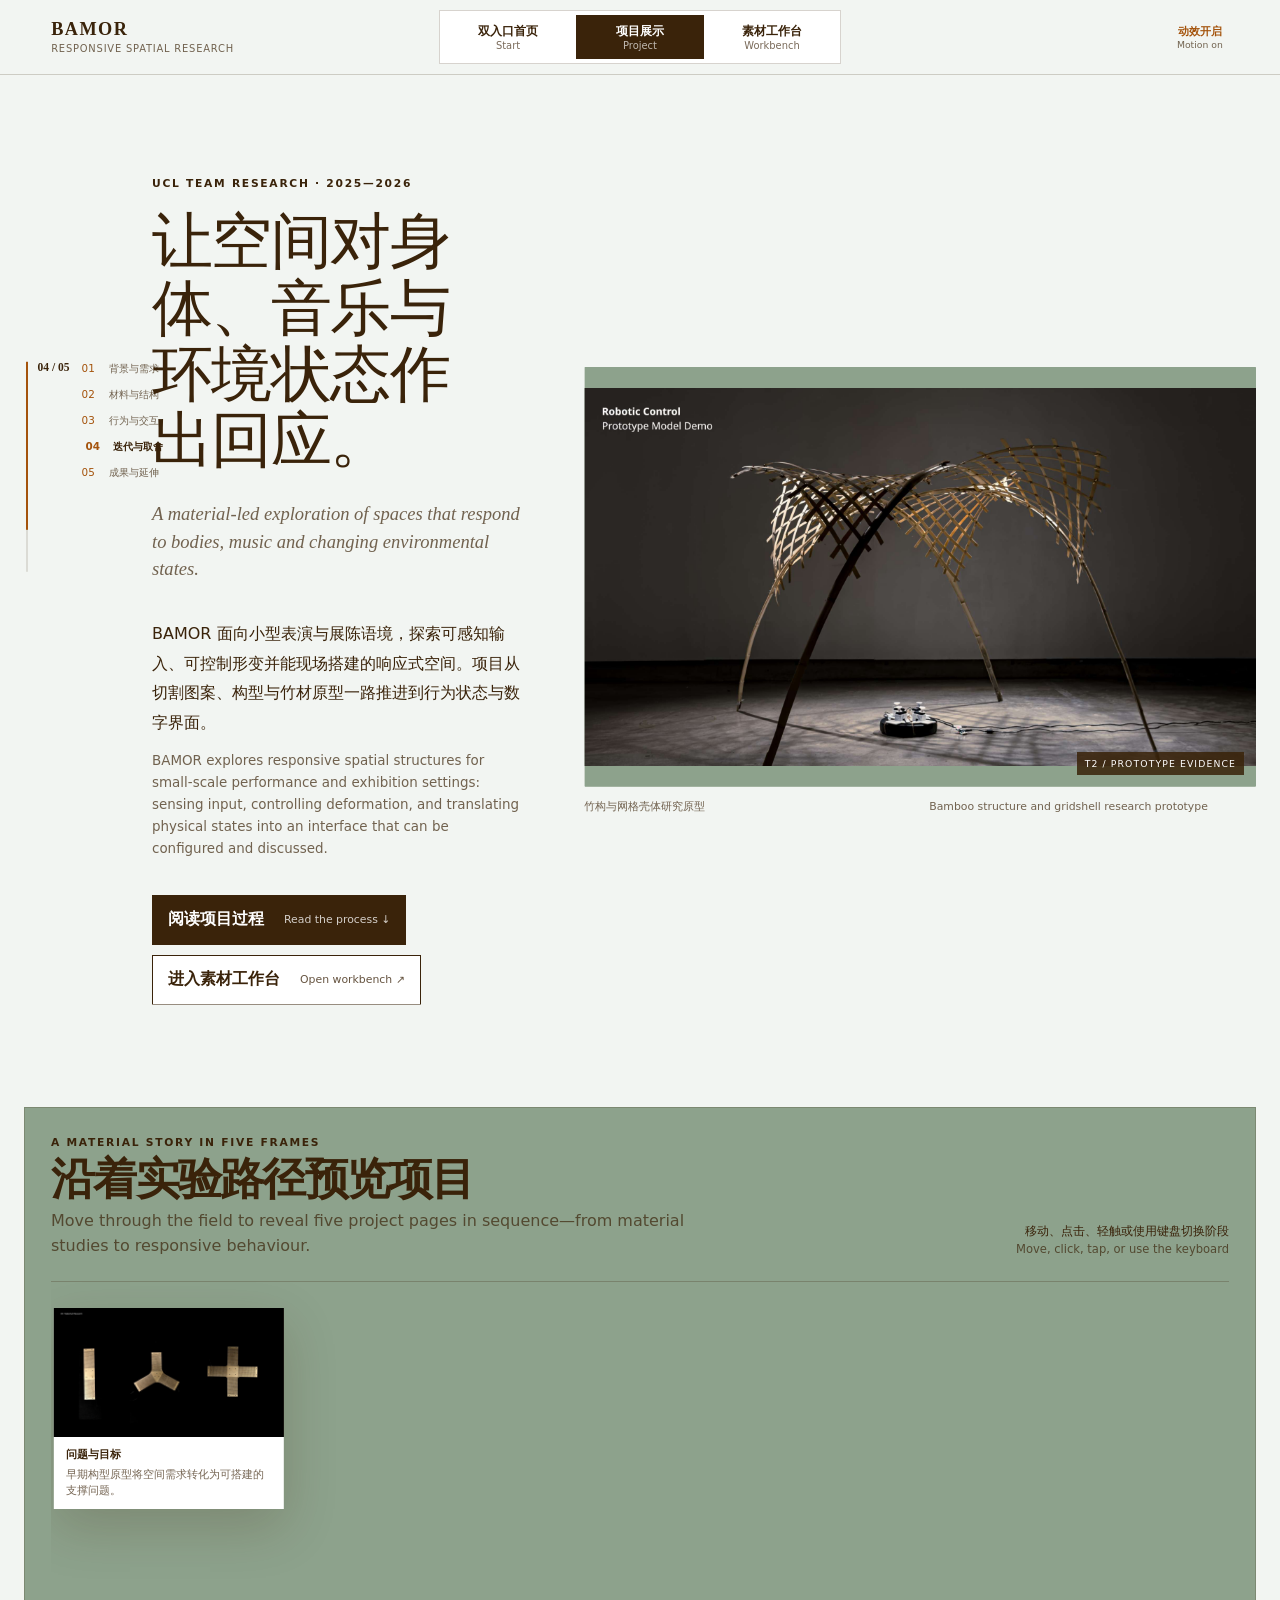
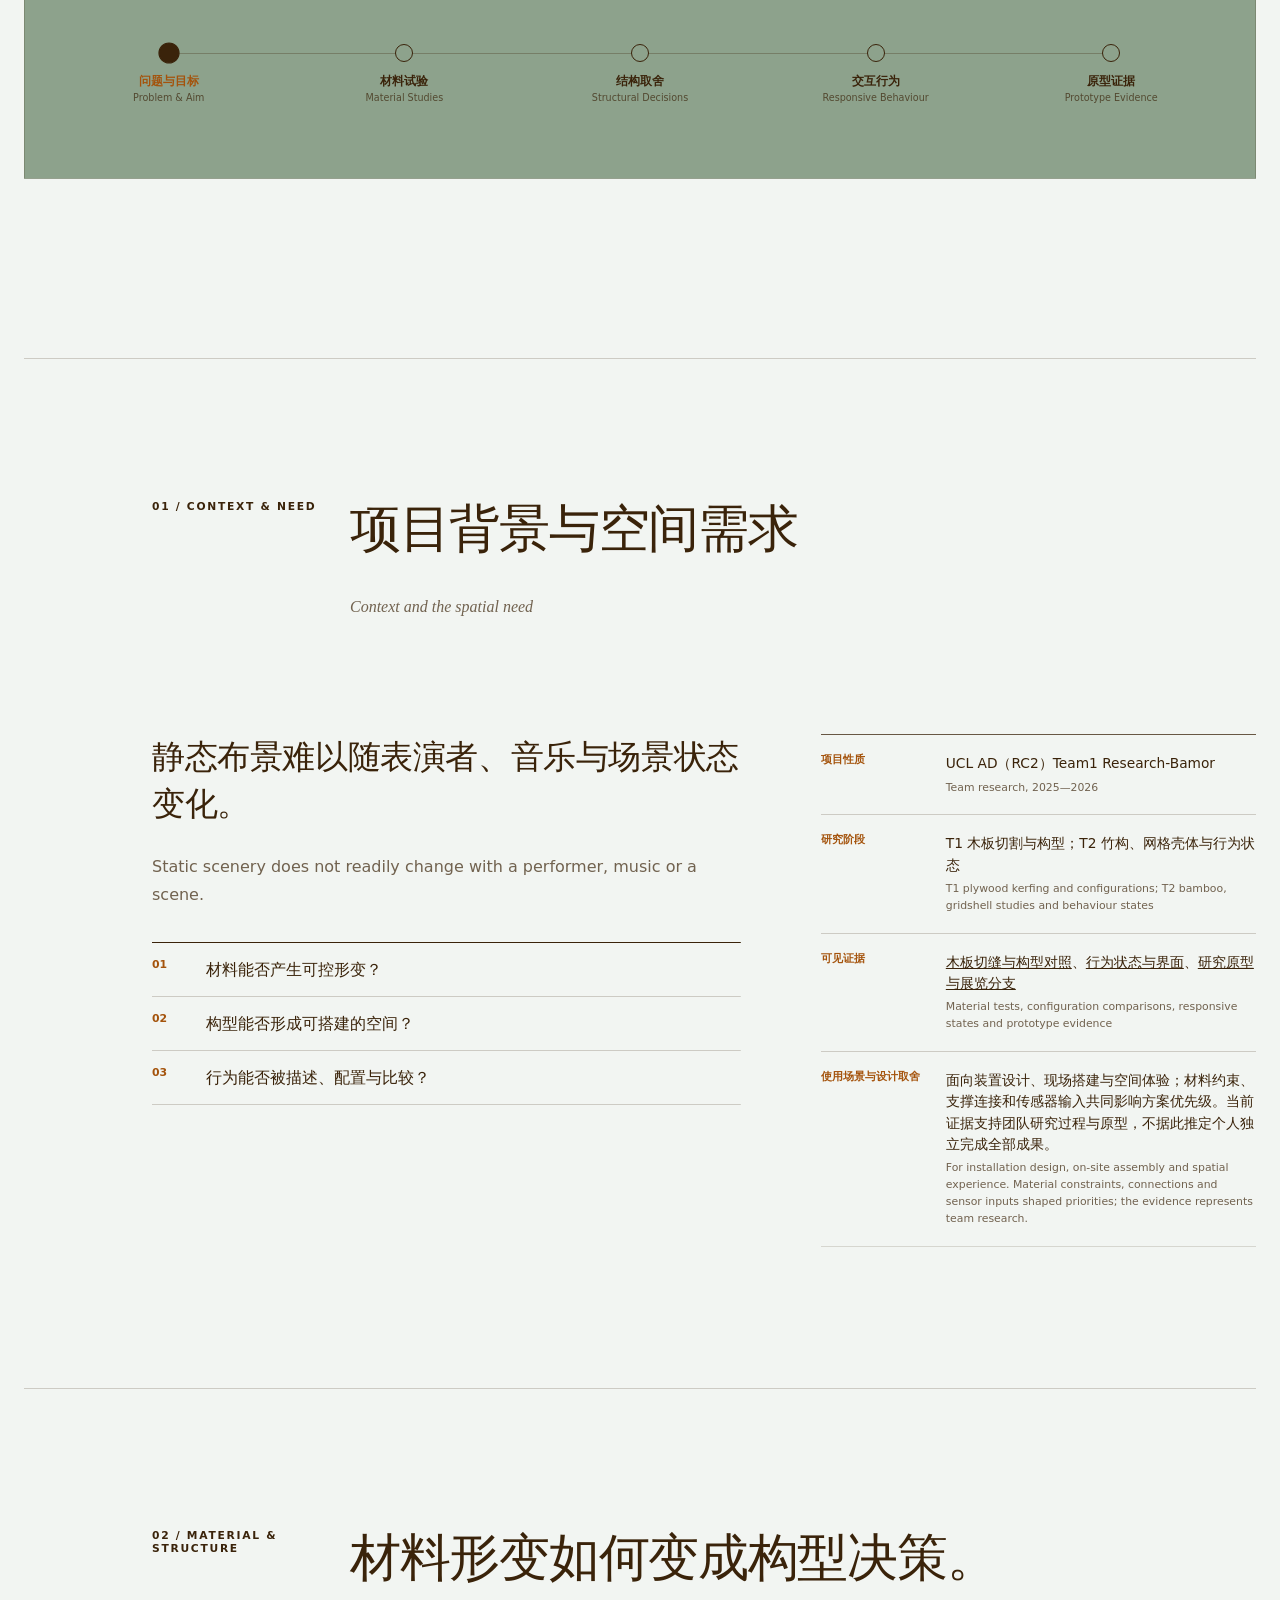
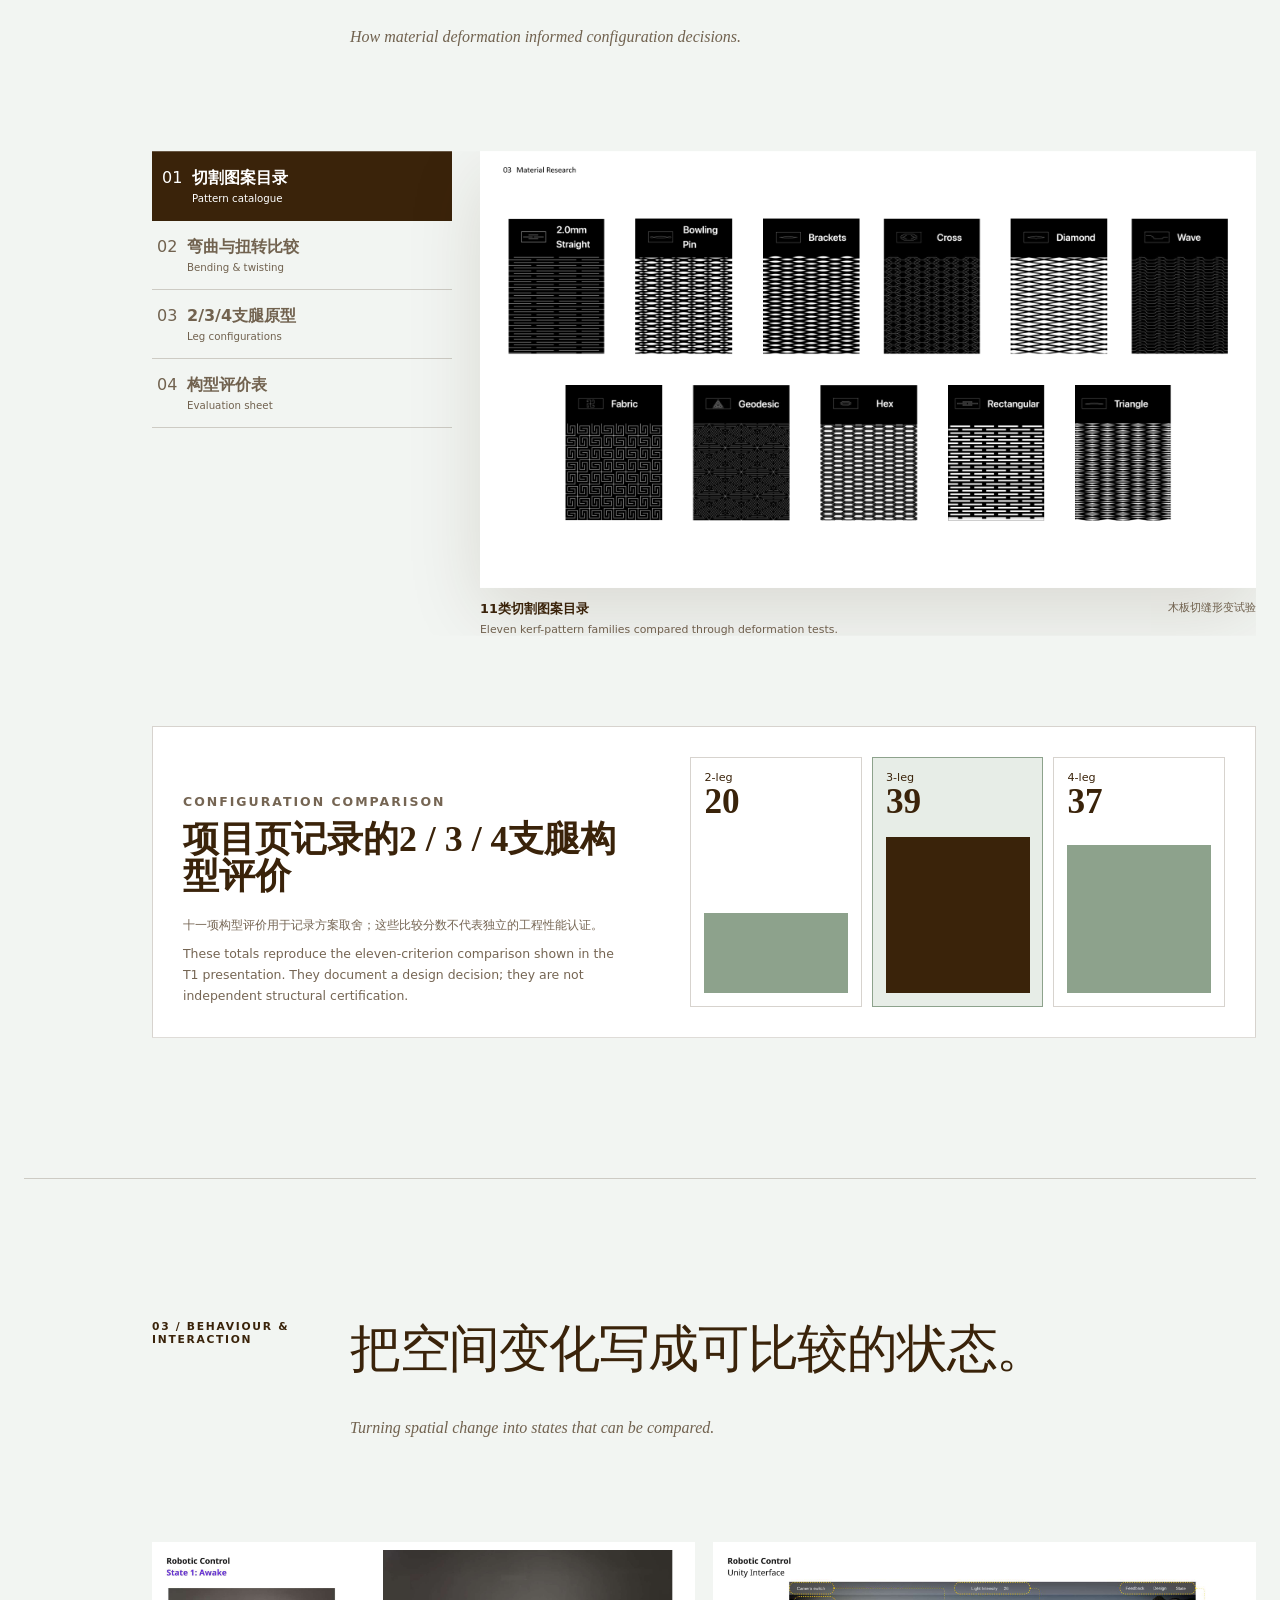
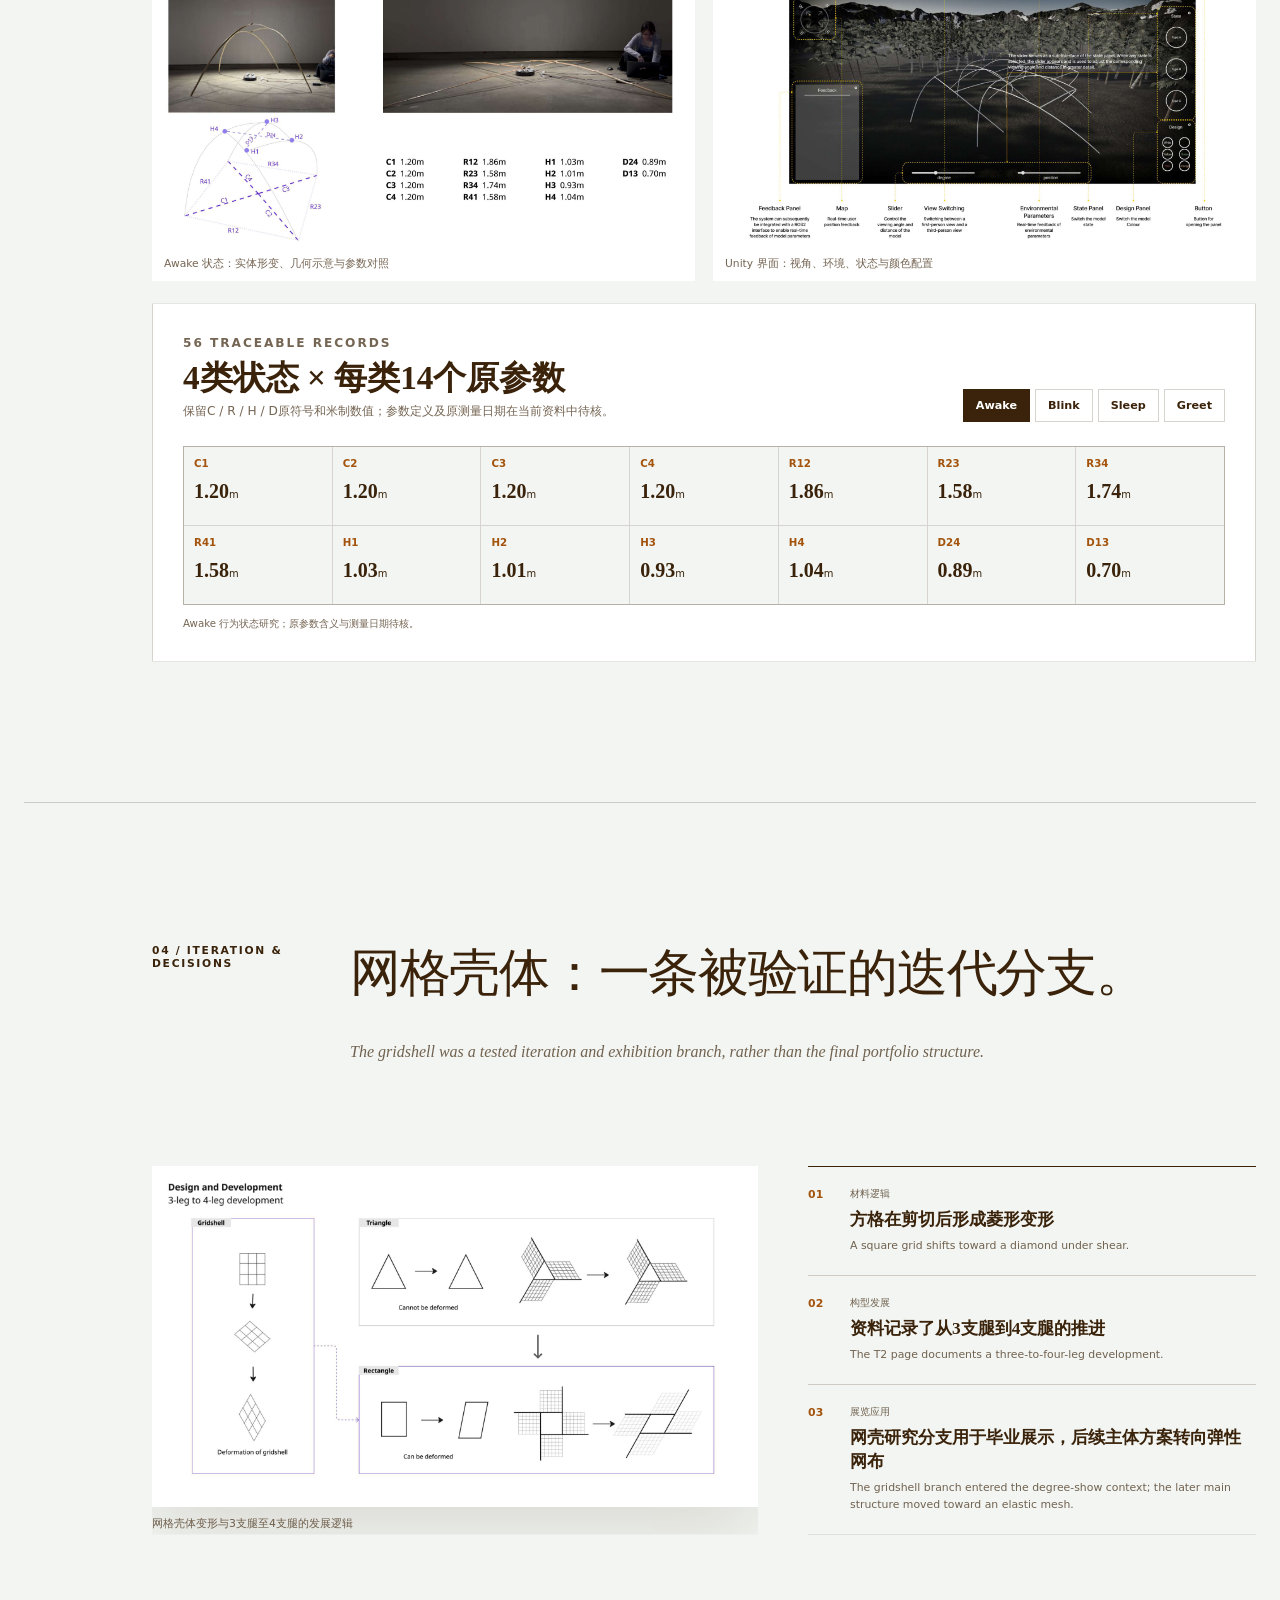
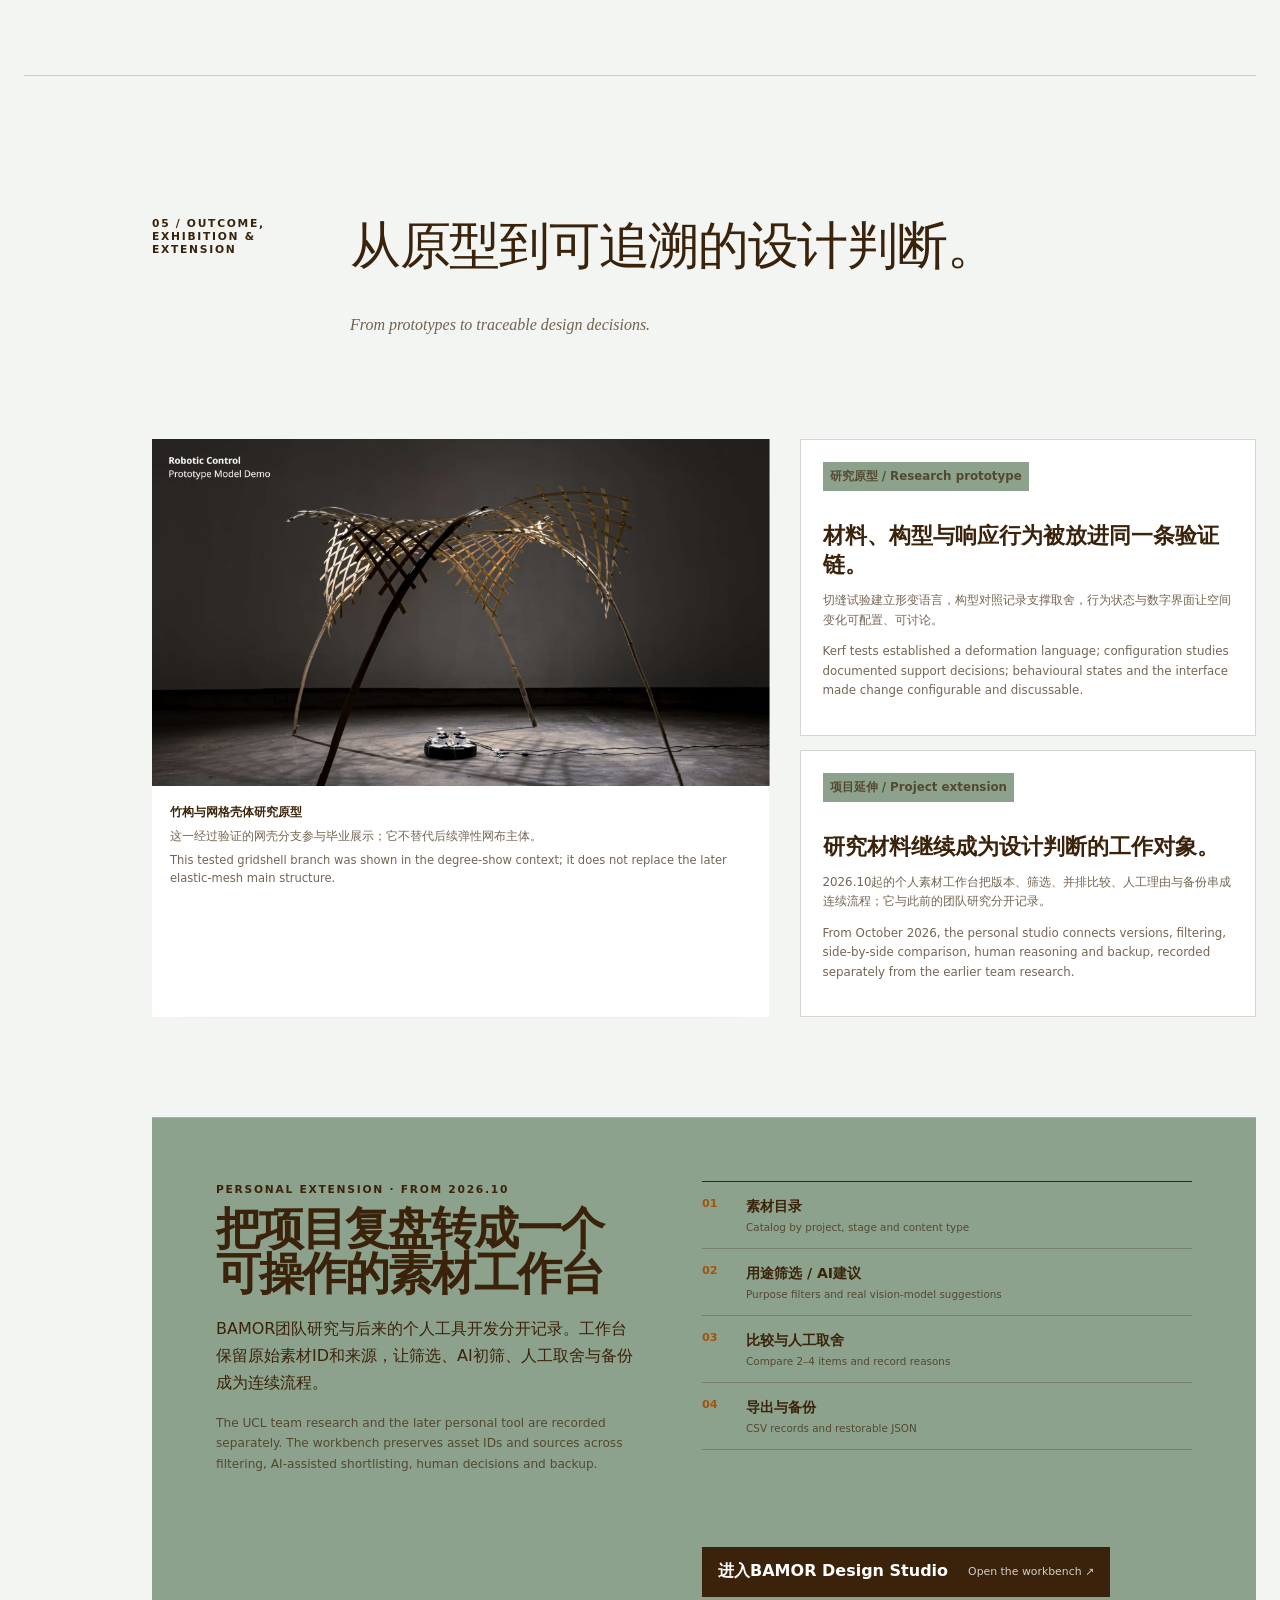
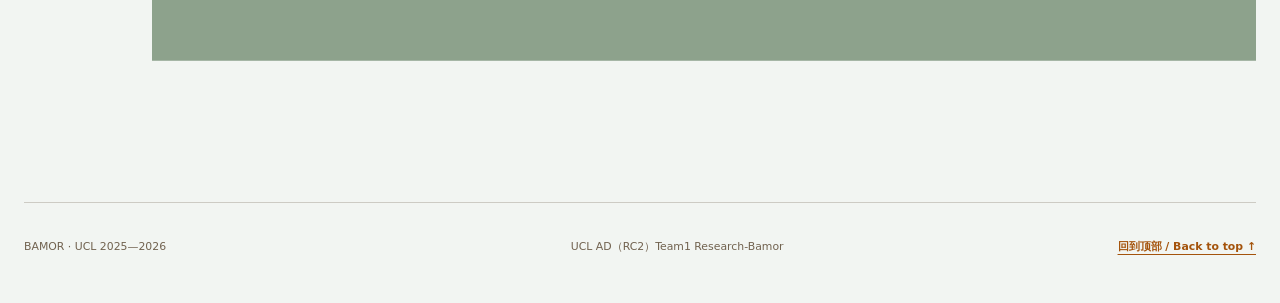
==== commit 5fe8a689: "Build BAMOR public entry and static studio" ====
--- a/project.html
+++ b/project.html
@@ -17,8 +17,9 @@
         <small>Responsive spatial research</small>
       </a>
       <nav class="view-switch" aria-label="页面切换 / View switch">
-        <a class="is-current" href="project.html" aria-current="page">项目展示 <span>Project</span></a>
-        <a href="/">素材工作台 <span>Workbench</span></a>
+        <a href="/">双入口首页 <span>Start</span></a>
+        <a class="is-current" href="project" aria-current="page">项目展示 <span>Project</span></a>
+        <a href="studio">素材工作台 <span>Workbench</span></a>
       </nav>
       <button class="motion-toggle" id="motion-toggle" type="button" aria-pressed="false">
         动效开启 <span>Motion on</span>
@@ -46,34 +47,43 @@
           <p class="hero-summary">BAMOR 面向小型表演与展陈语境，探索可感知输入、可控制形变并能现场搭建的响应式空间。项目从切割图案、构型与竹材原型一路推进到行为状态与数字界面。</p>
           <p class="translation" lang="en">BAMOR explores responsive spatial structures for small-scale performance and exhibition settings: sensing input, controlling deformation, and translating physical states into an interface that can be configured and discussed.</p>
           <div class="hero-actions">
-            <a class="primary-link" href="#context">阅读项目过程 <span>Read the process ↓</span></a>
-            <a class="secondary-link" href="/">进入素材工作台 <span>Open workbench ↗</span></a>
-          </div>
-        </div>
-
-        <figure class="hero-media reveal-media" id="hero-media" data-video-source="media/bamor-1024.mp4">
+            <a class="primary-link" href="#five-stage-preview">阅读项目过程 <span>Read the process ↓</span></a>
+            <a class="secondary-link" href="studio">进入素材工作台 <span>Open workbench ↗</span></a>
+          </div>
+        </div>
+
+        <figure class="hero-media reveal-media" id="hero-media">
           <div class="hero-media-frame" id="hero-media-frame">
             <img src="sample-assets/a07_t2final_p027.png" alt="BAMOR竹构与网格壳体原型项目页，画面中是四支腿弧形结构和网格表皮" />
           </div>
           <figcaption>
-            <span>当前回退：T2项目页整页导出，并非独立原照片。</span>
-            <span lang="en">Current fallback: a full exported T2 project page, not a standalone photograph.</span>
+            <span>竹构与网格壳体研究原型</span>
+            <span lang="en">Bamboo structure and gridshell research prototype</span>
           </figcaption>
         </figure>
       </section>
 
-      <section class="story-trail reveal-block" aria-labelledby="trail-title" tabindex="0">
+      <section class="story-trail reveal-block" id="five-stage-preview" aria-labelledby="trail-title">
         <div class="trail-heading">
           <div>
             <p class="eyebrow">A material story in five frames</p>
             <h2 id="trail-title">沿着实验路径预览项目</h2>
             <p lang="en">Move through the field to reveal five project pages in sequence—from material studies to responsive behaviour.</p>
           </div>
-          <p class="trail-instruction">移动鼠标；触屏点击或轻扫；键盘按 Enter<br /><span lang="en">Move, tap, swipe, or press Enter</span></p>
-        </div>
-        <div class="trail-field" id="trail-field" aria-live="polite">
-          <div class="trail-axis" aria-hidden="true"><span></span><span></span><span></span><span></span><span></span></div>
-          <p class="trail-empty">问题与目标 → 材料试验 → 结构取舍 → 交互行为 → 原型证据</p>
+          <p class="trail-instruction">移动、点击、轻触或使用键盘切换阶段<br /><span lang="en">Move, click, tap, or use the keyboard</span></p>
+        </div>
+        <div class="trail-field" id="trail-field">
+          <figure class="trail-preview" id="trail-preview" aria-live="polite">
+            <img id="trail-image" src="sample-assets/a03_t1final_p024.png" alt="两支腿、三支腿与四支腿的早期构型原型" />
+            <figcaption><strong id="trail-caption">问题与目标</strong><span id="trail-description">早期构型原型将空间需求转化为可搭建的支撑问题。</span></figcaption>
+          </figure>
+          <ol class="trail-stages" aria-label="BAMOR五阶段实验路径">
+            <li><button type="button" data-trail-stage="0" aria-current="step"><i></i><strong>问题与目标</strong><span>Problem &amp; Aim</span></button></li>
+            <li><button type="button" data-trail-stage="1"><i></i><strong>材料试验</strong><span>Material Studies</span></button></li>
+            <li><button type="button" data-trail-stage="2"><i></i><strong>结构取舍</strong><span>Structural Decisions</span></button></li>
+            <li><button type="button" data-trail-stage="3"><i></i><strong>交互行为</strong><span>Responsive Behaviour</span></button></li>
+            <li><button type="button" data-trail-stage="4"><i></i><strong>原型证据</strong><span>Prototype Evidence</span></button></li>
+          </ol>
         </div>
       </section>
 
@@ -85,14 +95,19 @@
         </header>
         <div class="context-grid">
           <article class="context-statement reveal-block">
-            <p class="big-copy">静态布景难以随表演者、音乐与场景状态变化。BAMOR 将这个问题拆成三件事：材料能否形变、构型能否形成空间、行为能否被描述和控制。</p>
-            <p class="translation" lang="en">Static scenery does not readily change with a performer, music or a scene. BAMOR separates that challenge into three questions: can the material deform, can the configuration define space, and can the behaviour be described and controlled?</p>
+            <p class="context-question">静态布景难以随表演者、音乐与场景状态变化。</p>
+            <p class="translation" lang="en">Static scenery does not readily change with a performer, music or a scene.</p>
+            <ol class="research-directions">
+              <li><span>01</span><strong>材料能否产生可控形变？</strong></li>
+              <li><span>02</span><strong>构型能否形成可搭建的空间？</strong></li>
+              <li><span>03</span><strong>行为能否被描述、配置与比较？</strong></li>
+            </ol>
           </article>
           <dl class="fact-ledger reveal-block">
-            <div><dt>项目性质</dt><dd>UCL团队研究<br /><span lang="en">UCL team research</span></dd></div>
+            <div><dt>项目性质</dt><dd>UCL AD（RC2）Team1 Research-Bamor<br /><span lang="en">Team research, 2025—2026</span></dd></div>
             <div><dt>研究阶段</dt><dd>T1 木板切割与构型；T2 竹构、网格壳体与行为状态<br /><span lang="en">T1 plywood kerfing and configurations; T2 bamboo, gridshell studies and behaviour states</span></dd></div>
-            <div><dt>可见证据</dt><dd>8份PDF整页导出、56条几何记录<br /><span lang="en">8 exported PDF pages and 56 geometry records</span></dd></div>
-            <div><dt>边界</dt><dd>团队项目；现有资料不用于推定个人独立贡献<br /><span lang="en">A team project; the current evidence does not assign individual authorship</span></dd></div>
+            <div><dt>可见证据</dt><dd><a href="#material">木板切缝与构型对照</a>、<a href="#behaviour">行为状态与界面</a>、<a href="#outcome">研究原型与展览分支</a><br /><span lang="en">Material tests, configuration comparisons, responsive states and prototype evidence</span></dd></div>
+            <div><dt>使用场景与设计取舍</dt><dd>面向装置设计、现场搭建与空间体验；材料约束、支撑连接和传感器输入共同影响方案优先级。当前证据支持团队研究过程与原型，不据此推定个人独立完成全部成果。<br /><span lang="en">For installation design, on-site assembly and spatial experience. Material constraints, connections and sensor inputs shaped priorities; the evidence represents team research.</span></dd></div>
           </dl>
         </div>
       </section>
@@ -100,8 +115,8 @@
       <section class="project-section" id="material" data-chapter="material">
         <header class="section-heading reveal-block">
           <p class="chapter-no">02 / Material &amp; structure</p>
-          <h2>材料试验不是装饰，而是构型决策的入口。</h2>
-          <p class="translation" lang="en">Material tests were not decorative studies; they informed configuration decisions.</p>
+          <h2>材料形变如何变成构型决策。</h2>
+          <p class="translation" lang="en">How material deformation informed configuration decisions.</p>
         </header>
 
         <div class="archive-shell reveal-block">
@@ -115,8 +130,8 @@
             <div class="archive-image-mask"><img id="archive-image" src="sample-assets/a01_t1final_p018.png" alt="11类切割图案目录项目页" /></div>
             <figcaption id="archive-caption">
               <strong>11类切割图案目录</strong>
-              <span>term1_final-pre.pdf · p18 · PDF整页导出</span>
-              <span lang="en">Eleven kerf-pattern families collected on one exported project page.</span>
+              <span>木板切缝形变试验</span>
+              <span lang="en">Eleven kerf-pattern families compared through deformation tests.</span>
             </figcaption>
           </figure>
         </div>
@@ -125,7 +140,7 @@
           <div>
             <p class="eyebrow">Configuration comparison</p>
             <h3 id="comparison-title">项目页记录的2 / 3 / 4支腿构型评价</h3>
-            <p>数字来自T1汇报页中的11项评价汇总，只作为当时方案取舍记录，不转写成经独立验证的结构性能。</p>
+            <p>十一项构型评价用于记录方案取舍；这些比较分数不代表独立的工程性能认证。</p>
             <p class="translation" lang="en">These totals reproduce the eleven-criterion comparison shown in the T1 presentation. They document a design decision; they are not independent structural certification.</p>
           </div>
           <div class="score-comparison" aria-label="构型总分">
@@ -146,11 +161,11 @@
         <div class="behaviour-visuals reveal-block">
           <figure>
             <img src="sample-assets/a06_t2final_p022.png" alt="Awake行为状态测量项目页，包含实体竹构照片、几何示意和参数" />
-            <figcaption>Awake 状态测量页 · T2 p22 · 整页导出</figcaption>
+            <figcaption>Awake 状态：实体形变、几何示意与参数对照</figcaption>
           </figure>
           <figure>
             <img src="sample-assets/a08_t2final_p030.png" alt="Unity三维交互界面项目页，标注视角、环境参数、状态和颜色控制区域" />
-            <figcaption>Unity 界面页 · T2 p30 · 整页导出</figcaption>
+            <figcaption>Unity 界面：视角、环境、状态与颜色配置</figcaption>
           </figure>
         </div>
 
@@ -171,26 +186,26 @@
           <div class="parameter-grid" id="parameter-grid" role="tabpanel" aria-live="polite">
             <p>正在读取可追溯参数…</p>
           </div>
-          <p class="data-source" id="parameter-source">来源：term2RC2_TEAM 1_final pre_2026.3.24.pdf · p22</p>
+          <p class="data-source" id="parameter-source">T2行为状态研究；原参数含义与测量日期待核。</p>
         </div>
       </section>
 
       <section class="project-section" id="iteration" data-chapter="iteration">
         <header class="section-heading reveal-block">
           <p class="chapter-no">04 / Iteration &amp; decisions</p>
-          <h2>网格壳体是一条被验证的迭代分支，不是最终作品集主体的替身。</h2>
-          <p class="translation" lang="en">The gridshell was a tested iteration and exhibition branch—not a substitute for the final portfolio structure.</p>
+          <h2>网格壳体：一条被验证的迭代分支。</h2>
+          <p class="translation" lang="en">The gridshell was a tested iteration and exhibition branch, rather than the final portfolio structure.</p>
         </header>
         <div class="iteration-grid">
           <figure class="iteration-diagram reveal-media">
             <img src="sample-assets/a05_t2final_p018.png" alt="从三支腿向四支腿发展以及网格壳体菱形变形逻辑的项目页" />
-            <figcaption>T2 p18：网格壳体变形与3支腿至4支腿发展逻辑</figcaption>
+            <figcaption>网格壳体变形与3支腿至4支腿的发展逻辑</figcaption>
           </figure>
           <article class="decision-notes reveal-block">
             <ol>
               <li><span>材料逻辑</span><strong>方格在剪切后形成菱形变形</strong><p lang="en">A square grid shifts toward a diamond under shear.</p></li>
               <li><span>构型发展</span><strong>资料记录了从3支腿到4支腿的推进</strong><p lang="en">The T2 page documents a three-to-four-leg development.</p></li>
-              <li><span>证据边界</span><strong>网壳研究分支用于毕业展示；最终弹性网布版本不在当前图片包中</strong><p lang="en">The gridshell branch was used in the degree-show context. The later elastic-mesh version is not included in this asset package.</p></li>
+              <li><span>展览应用</span><strong>网壳研究分支用于毕业展示，后续主体方案转向弹性网布</strong><p lang="en">The gridshell branch entered the degree-show context; the later main structure moved toward an elastic mesh.</p></li>
             </ol>
           </article>
         </div>
@@ -199,31 +214,31 @@
       <section class="project-section section-outcome" id="outcome" data-chapter="outcome">
         <header class="section-heading reveal-block">
           <p class="chapter-no">05 / Outcome, exhibition &amp; extension</p>
-          <h2>从物理原型到可追溯的设计判断。</h2>
-          <p class="translation" lang="en">From physical prototypes to traceable design decisions.</p>
+          <h2>从原型到可追溯的设计判断。</h2>
+          <p class="translation" lang="en">From prototypes to traceable design decisions.</p>
         </header>
 
         <div class="outcome-grid">
           <figure class="outcome-evidence reveal-media">
             <img src="sample-assets/a07_t2final_p027.png" alt="竹构与网格壳体原型项目页" />
             <figcaption>
-              <strong>当前包内最接近展览原型的可见证据</strong>
-              <span>竹构与网格壳体原型项目页；不冒充最终弹性网布成品或独立展览照片。</span>
-              <span lang="en">The closest visible evidence of the exhibition prototype in this package; not presented as the later elastic-mesh outcome or as a standalone exhibition photograph.</span>
+              <strong>竹构与网格壳体研究原型</strong>
+              <span>这一经过验证的网壳分支参与毕业展示；它不替代后续弹性网布主体。</span>
+              <span lang="en">This tested gridshell branch was shown in the degree-show context; it does not replace the later elastic-mesh main structure.</span>
             </figcaption>
           </figure>
           <div class="evidence-status reveal-block">
             <article>
-              <p class="status-label is-present">已有 / Present</p>
-              <h3>过程、原型与界面证据</h3>
-              <p>8份有来源页码的项目页、4类状态、56条几何记录，以及材料与构型取舍。</p>
-              <p lang="en">Eight sourced project pages, four behaviour states, 56 geometry records, and documented material/configuration decisions.</p>
+              <p class="status-label is-present">研究原型 / Research prototype</p>
+              <h3>材料、构型与响应行为被放进同一条验证链。</h3>
+              <p>切缝试验建立形变语言，构型对照记录支撑取舍，行为状态与数字界面让空间变化可配置、可讨论。</p>
+              <p lang="en">Kerf tests established a deformation language; configuration studies documented support decisions; behavioural states and the interface made change configurable and discussable.</p>
             </article>
             <article>
-              <p class="status-label is-needed">待补 / Needed</p>
-              <h3>最终成果与展览原始媒体</h3>
-              <p>当前项目文件夹没有最终弹性网布成品、独立展览照片或1024视频；页面因此保留诚实回退。</p>
-              <p lang="en">The folder currently has no original images of the final elastic-mesh outcome, standalone exhibition photography, or the “1024” video.</p>
+              <p class="status-label is-present">项目延伸 / Project extension</p>
+              <h3>研究材料继续成为设计判断的工作对象。</h3>
+              <p>2026.10起的个人素材工作台把版本、筛选、并排比较、人工理由与备份串成连续流程；它与此前的团队研究分开记录。</p>
+              <p lang="en">From October 2026, the personal studio connects versions, filtering, side-by-side comparison, human reasoning and backup, recorded separately from the earlier team research.</p>
             </article>
           </div>
         </div>
@@ -241,14 +256,14 @@
             <li><span>03</span><strong>比较与人工取舍</strong><small>Compare 2–4 items and record reasons</small></li>
             <li><span>04</span><strong>导出与备份</strong><small>CSV records and restorable JSON</small></li>
           </ol>
-          <a class="primary-link extension-link" href="/">进入BAMOR Design Studio <span>Open the workbench ↗</span></a>
+          <a class="primary-link extension-link" href="studio">进入BAMOR Design Studio <span>Open the workbench ↗</span></a>
         </section>
       </section>
     </main>
 
     <footer class="project-footer">
-      <p>BAMOR · UCL团队研究 2025—2026<br /><span lang="en">UCL team research, 2025—2026</span></p>
-      <p>BAMOR Design Studio · 个人延伸自2026.10<br /><span lang="en">Personal tool extension from October 2026</span></p>
+      <p>BAMOR · UCL 2025—2026</p>
+      <p>UCL AD（RC2）Team1 Research-Bamor</p>
       <a href="#top">回到顶部 / Back to top ↑</a>
     </footer>
 
--- a/project.css
+++ b/project.css
@@ -10,7 +10,7 @@
   --muted: rgba(58, 35, 10, .7);
   --line: rgba(58, 35, 10, .2);
   --shadow: 0 24px 70px rgba(58, 35, 10, .13);
-  --serif: Georgia, "Times New Roman", "Noto Serif SC", serif;
+  --serif: "Noto Serif SC", "Songti SC", STSong, Georgia, "Times New Roman", serif;
   --sans: Inter, "Noto Sans SC", "Microsoft YaHei", system-ui, sans-serif;
   font-family: var(--sans);
 }
@@ -95,7 +95,7 @@
   padding: clamp(56px, 8vw, 116px) 0;
 }
 .hero-copy { padding-left: clamp(0px, 10vw, 150px); }
-.hero h1 { max-width: 760px; margin: 18px 0 20px; font: 700 clamp(3rem, 6vw, 7rem)/.92 var(--serif); letter-spacing: -.065em; }
+.hero h1 { max-width: 700px; margin: 18px 0 26px; font: 500 clamp(2.65rem, 4.8vw, 5.6rem)/1.08 var(--serif); letter-spacing: -.025em; text-wrap: balance; }
 .hero-en { max-width: 660px; margin: 0 0 36px; font: italic clamp(1rem, 1.45vw, 1.35rem)/1.5 var(--serif); }
 .hero-summary { max-width: 640px; margin: 0 0 12px; font-size: 1rem; line-height: 1.85; }
 .hero .translation { max-width: 660px; margin: 0; font-size: .84rem; line-height: 1.65; }
@@ -122,7 +122,7 @@
 .hero-media { margin: 0; }
 .hero-media-frame { position: relative; overflow: hidden; aspect-ratio: 16 / 10; background: var(--sage); box-shadow: var(--shadow); clip-path: inset(0 0 0 0 round 1px); }
 .hero-media-frame::after { content: "T2 / PROTOTYPE EVIDENCE"; position: absolute; right: 12px; bottom: 12px; padding: 6px 8px; background: rgba(58,35,10,.86); color: white; font-size: .58rem; letter-spacing: .12em; }
-.hero-media-frame img, .hero-media-frame video { width: 100%; height: 100%; object-fit: cover; }
+.hero-media-frame img, .hero-media-frame video { width: 100%; height: 100%; object-fit: contain; object-position: center; }
 .hero-media-frame img { animation: material-breathe 9s ease-in-out infinite alternate; }
 .hero-media.is-video .hero-media-frame img { display: none; }
 .hero-media video { opacity: 0; transition: opacity .45s ease; }
@@ -131,32 +131,41 @@
 .hero-media figcaption { display: grid; grid-template-columns: 1fr 1fr; gap: 18px; margin-top: 12px; color: var(--muted); font-size: .68rem; line-height: 1.5; }
 @keyframes material-breathe { from { transform: scale(1.005) translateY(0); } to { transform: scale(1.025) translateY(-4px); } }
 
-.story-trail { margin: 0 0 clamp(100px, 14vw, 190px); padding: 26px; border: 1px solid var(--line); background: var(--sage); }
+.story-trail { margin: 0 0 clamp(100px, 14vw, 190px); padding: 26px; border: 1px solid var(--line); background: var(--sage); scroll-margin-top: 92px; }
 .trail-heading { display: flex; justify-content: space-between; gap: 30px; align-items: end; padding-bottom: 22px; border-bottom: 1px solid rgba(58,35,10,.24); }
 .trail-heading h2 { margin: 7px 0 6px; font: 700 clamp(1.8rem, 3.4vw, 3.8rem)/1 var(--serif); letter-spacing: -.04em; }
 .trail-heading p { margin: 0; max-width: 660px; line-height: 1.6; }
 .trail-instruction { flex: 0 0 auto; text-align: right; font-size: .72rem; }
-.trail-field { position: relative; min-height: 430px; overflow: hidden; isolation: isolate; cursor: crosshair; }
-.trail-axis { position: absolute; inset: auto 5% 34px; display: grid; grid-template-columns: repeat(5,1fr); height: 1px; background: rgba(58,35,10,.25); }
-.trail-axis span { width: 8px; height: 8px; margin-top: -4px; border-radius: 50%; background: var(--brown); }
-.trail-axis span:last-child { justify-self: end; }
-.trail-empty { position: absolute; inset: 50% auto auto 50%; margin: 0; transform: translate(-50%,-50%); white-space: nowrap; color: rgba(58,35,10,.6); font: italic clamp(.8rem, 1.2vw, 1.05rem) var(--serif); }
-.trail-card { position: absolute; z-index: var(--z,1); width: clamp(190px, 21vw, 310px); margin: 0; pointer-events: none; background: var(--surface); box-shadow: 0 18px 50px rgba(58,35,10,.2); animation: trail-in .42s cubic-bezier(.22,1,.36,1) both; }
-.trail-card img { width: 100%; aspect-ratio: 16/9; object-fit: cover; }
-.trail-card figcaption { display: grid; gap: 2px; padding: 9px 10px; font-size: .64rem; }
-.trail-card figcaption span { color: var(--muted); }
-.trail-card.is-leaving { animation: trail-out .3s ease both; }
-@keyframes trail-in { from { opacity: 0; transform: translate(-50%,-42%) scale(.92); clip-path: inset(0 45%); } to { opacity: 1; transform: translate(-50%,-50%) scale(1); clip-path: inset(0); } }
-@keyframes trail-out { to { opacity: 0; transform: translate(-50%,-58%) scale(.96); } }
-
-.project-section { position: relative; min-height: 82vh; padding: clamp(92px, 13vw, 180px) 0; border-top: 1px solid var(--line); scroll-margin-top: 72px; }
+.trail-field { position: relative; min-height: 470px; overflow: hidden; isolation: isolate; }
+.trail-preview { position: absolute; top: 26px; left: var(--trail-left, 10%); width: clamp(190px, 18vw, 280px); margin: 0; transform: translateX(-50%); background: var(--surface); box-shadow: 0 18px 50px rgba(58,35,10,.2); transition: left .28s cubic-bezier(.22,1,.36,1), opacity .12s ease, transform .28s ease; }
+.trail-preview.is-switching { opacity: .35; transform: translateX(-50%) translateY(7px) scale(.985); }
+.trail-preview img { width: 100%; aspect-ratio: 16/9; object-fit: contain; background: var(--brown); }
+.trail-preview figcaption { display: grid; gap: 4px; padding: 10px 12px; font-size: .68rem; line-height: 1.45; }
+.trail-preview figcaption span { color: var(--muted); }
+.trail-stages { position: absolute; inset: auto 0 12px; display: grid; grid-template-columns: repeat(5, 1fr); margin: 0; padding: 0; list-style: none; }
+.trail-stages::before { content: ""; position: absolute; top: 9px; left: 10%; right: 10%; height: 1px; background: rgba(58,35,10,.28); }
+.trail-stages li { min-width: 0; }
+.trail-stages button { position: relative; z-index: 1; display: grid; justify-items: center; align-content: start; gap: 4px; width: 100%; min-height: 96px; padding: 0 6px; border: 0; background: transparent; color: var(--brown); cursor: pointer; text-align: center; }
+.trail-stages button i { width: 18px; height: 18px; margin-bottom: 8px; border: 1px solid var(--brown); border-radius: 50%; background: var(--sage); transition: transform .16s ease, background-color .16s ease; }
+.trail-stages button strong { font-size: .72rem; line-height: 1.25; }
+.trail-stages button span { color: var(--muted); font-size: .6rem; line-height: 1.25; }
+.trail-stages button:hover i, .trail-stages button[aria-current="step"] i { transform: scale(1.18); background: var(--brown); }
+.trail-stages button[aria-current="step"] strong { color: var(--caramel); }
+.trail-stages button:focus-visible { outline: 0; }
+.trail-stages button:focus-visible i { box-shadow: 0 0 0 3px var(--paper), 0 0 0 5px var(--caramel); }
+
+.project-section { position: relative; min-height: 78vh; padding: clamp(96px, 11vw, 156px) 0; border-top: 1px solid var(--line); scroll-margin-top: 72px; }
 .section-heading { display: grid; grid-template-columns: 170px minmax(0, 1fr); gap: 28px; align-items: start; margin-left: clamp(0px, 10vw, 150px); }
-.section-heading h2 { max-width: 960px; margin: 0; font: 700 clamp(2.45rem, 5vw, 5.6rem)/.98 var(--serif); letter-spacing: -.055em; }
+.section-heading h2 { max-width: 900px; margin: 0; font: 500 clamp(2.15rem, 4vw, 4.55rem)/1.12 var(--serif); letter-spacing: -.025em; text-wrap: balance; }
 .section-heading .translation { grid-column: 2; margin: 10px 0 0; font: italic 1rem/1.5 var(--serif); }
 
 .context-grid { display: grid; grid-template-columns: 1.15fr .85fr; gap: 80px; margin: clamp(70px, 9vw, 130px) 0 0 clamp(0px, 10vw, 150px); }
-.big-copy { margin: 0; font: 400 clamp(1.7rem, 3vw, 3.4rem)/1.3 var(--serif); letter-spacing: -.025em; }
+.context-question { max-width: 760px; margin: 0; font: 400 clamp(1.55rem, 2.6vw, 2.85rem)/1.4 var(--serif); letter-spacing: -.012em; }
 .context-statement .translation { margin: 26px 0 0; line-height: 1.7; }
+.research-directions { display: grid; gap: 0; margin: 34px 0 0; padding: 0; list-style: none; border-top: 1px solid var(--brown); }
+.research-directions li { display: grid; grid-template-columns: 42px 1fr; gap: 12px; padding: 15px 0; border-bottom: 1px solid var(--line); }
+.research-directions span { color: var(--caramel); font-size: .68rem; font-weight: 850; }
+.research-directions strong { font: 500 1rem/1.45 var(--serif); }
 .fact-ledger { margin: 0; border-top: 1px solid var(--brown); }
 .fact-ledger div { display: grid; grid-template-columns: 105px 1fr; gap: 20px; padding: 18px 0; border-bottom: 1px solid var(--line); }
 .fact-ledger dt { color: var(--caramel); font-size: .68rem; font-weight: 850; }
@@ -273,11 +282,12 @@
   .view-switch a { min-width: 104px; padding: 7px 8px; }
   main, .project-footer { width: min(100% - 28px, 1440px); }
   .hero { grid-template-columns: 1fr; min-height: auto; padding-top: 64px; }
-  .hero h1 { font-size: clamp(3.25rem, 14vw, 5.8rem); }
+  .hero h1 { max-width: 11em; font-size: clamp(2.55rem, 11.5vw, 4.5rem); line-height: 1.13; }
   .hero-media { max-width: 760px; }
   .trail-heading { align-items: start; flex-direction: column; }
   .trail-instruction { text-align: left; }
-  .trail-field { min-height: 360px; }
+  .trail-field { min-height: 420px; }
+  .trail-preview { left: 50% !important; width: min(280px, 72vw); }
   .section-heading { grid-template-columns: 1fr; gap: 12px; }
   .section-heading .translation { grid-column: 1; }
   .context-grid, .comparison-report, .iteration-grid, .outcome-grid, .workbench-extension { grid-template-columns: 1fr; gap: 34px; }
@@ -297,13 +307,14 @@
   .view-switch a { min-width: 82px; font-size: .68rem; }
   .view-switch a span { display: none; }
   .hero { gap: 38px; padding-top: 45px; }
-  .hero h1 { font-size: clamp(2.85rem, 15vw, 4.4rem); }
+  .hero h1 { font-size: clamp(2.35rem, 10.8vw, 3.45rem); }
   .hero-media figcaption { grid-template-columns: 1fr; }
   .hero-actions, .primary-link, .secondary-link { width: 100%; }
   .story-trail { padding: 18px; }
-  .trail-field { min-height: 330px; }
-  .trail-empty { width: 82%; white-space: normal; text-align: center; line-height: 1.6; }
-  .trail-card { width: min(240px, 72vw); }
+  .trail-field { min-height: 420px; }
+  .trail-stages button { min-height: 112px; padding-inline: 3px; }
+  .trail-stages button strong { font-size: .65rem; }
+  .trail-stages button span { font-size: .52rem; }
   .project-section { min-height: auto; padding-block: 90px; }
   .section-heading h2 { font-size: clamp(2.25rem, 12vw, 3.5rem); }
   .archive-index { grid-template-columns: 1fr; }
